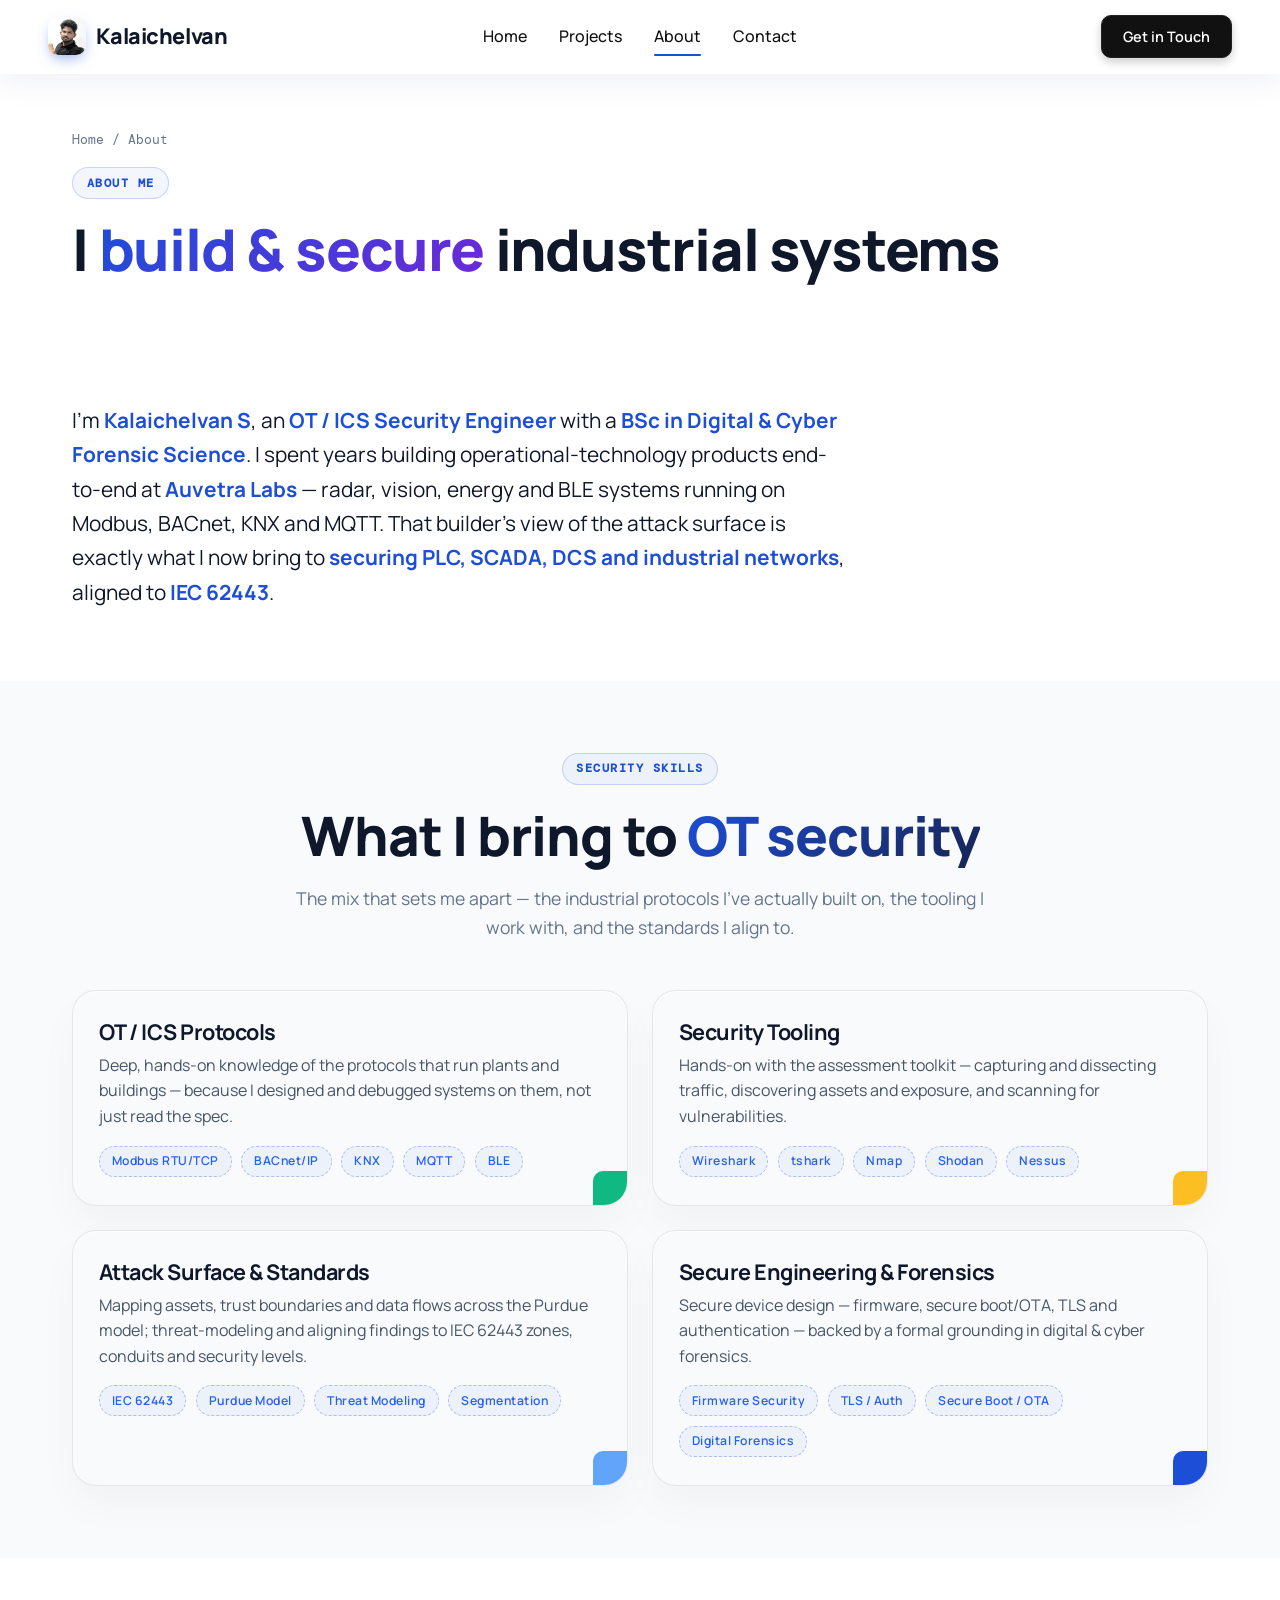
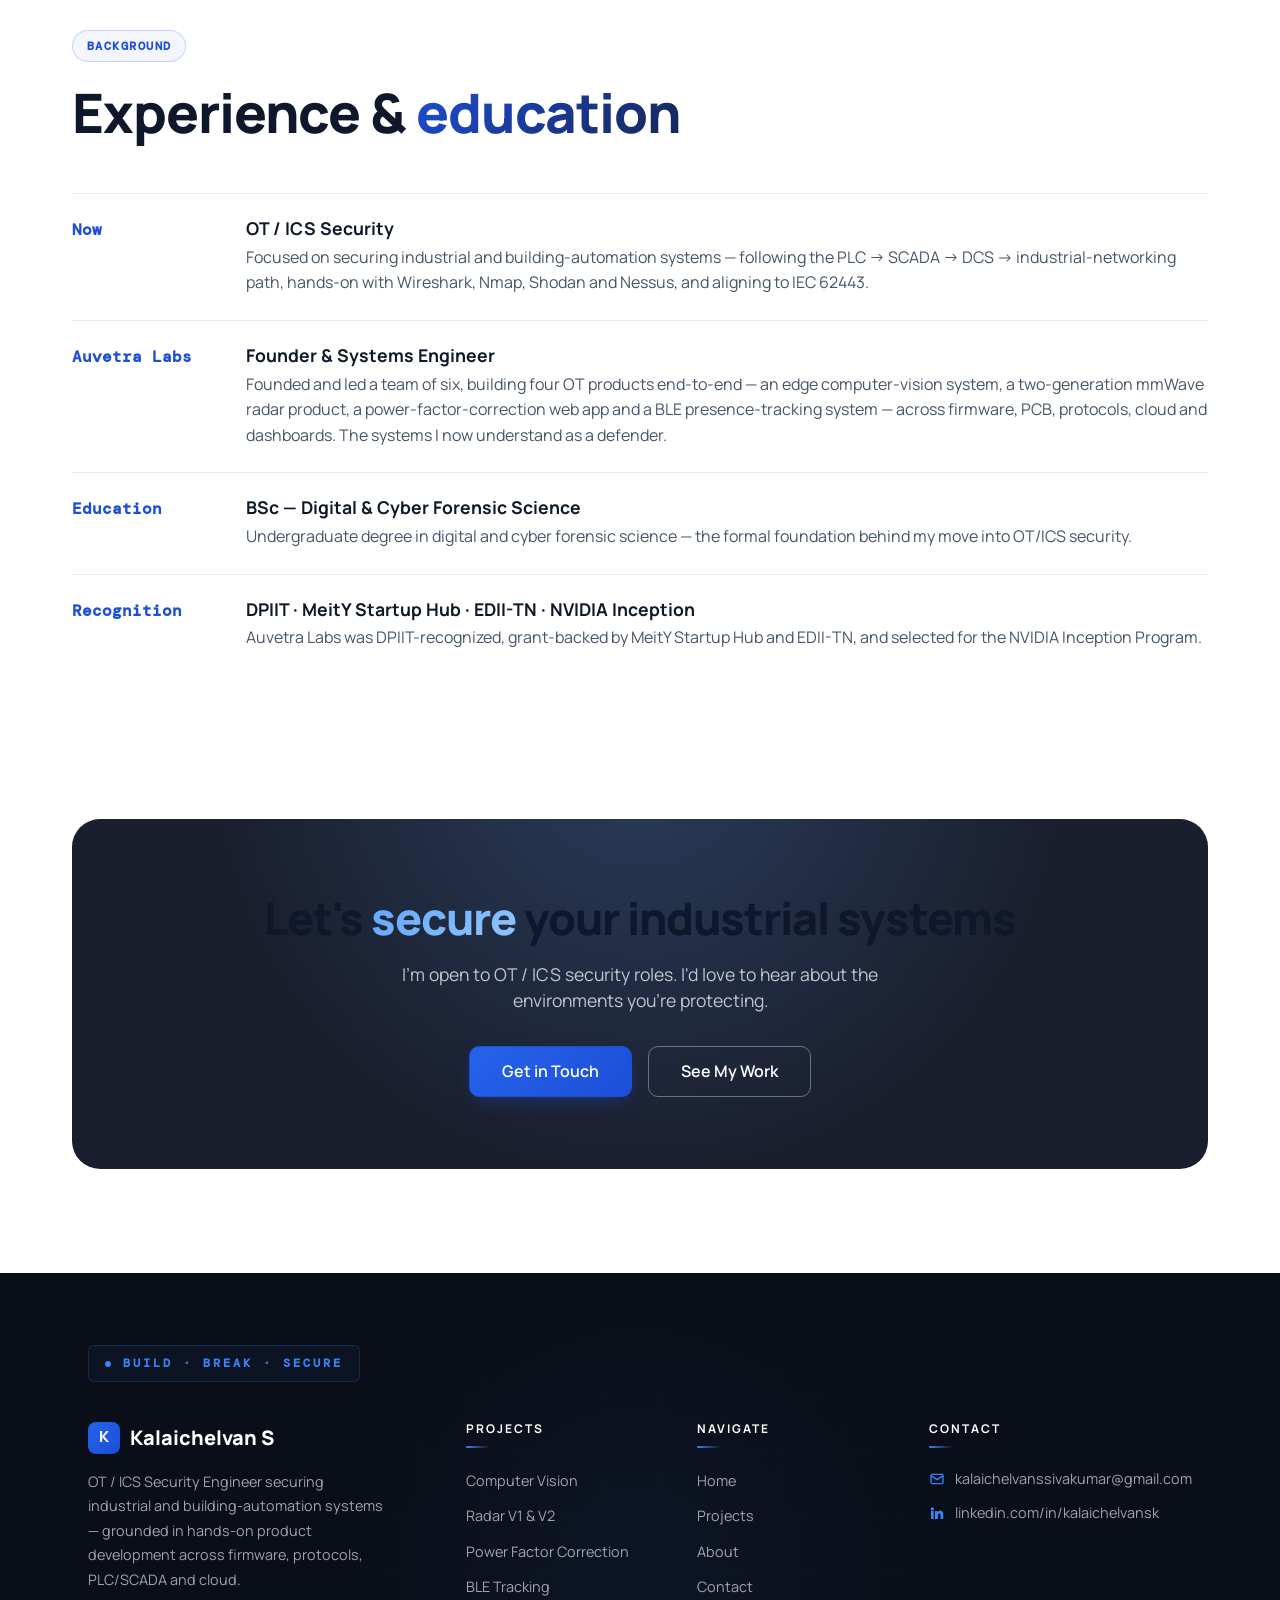
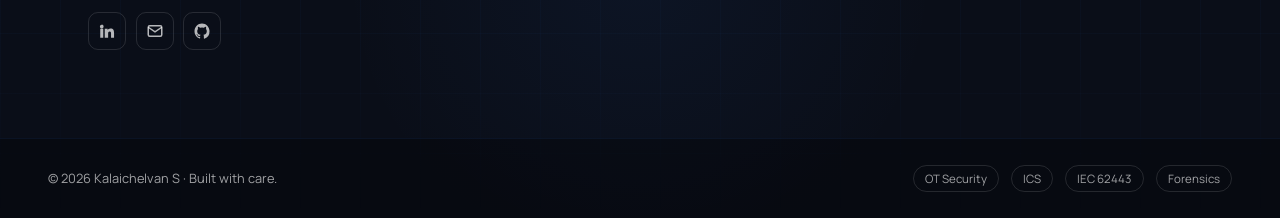
==== about.html @ 21f2b474 "Kalaichelvan S — OT/ICS Security Engineer portfolio Co-Authored-By: Claude Opus 4.8 <noreply@anthrop" ====
<!DOCTYPE html>
<html lang="en">
<head>
  <meta charset="UTF-8" />
  <meta name="viewport" content="width=device-width, initial-scale=1.0" />
  <title>About — Kalaichelvan S</title>
  <meta name="description" content="About Kalaichelvan S — OT / ICS Security Engineer. BSc Digital & Cyber Forensic Science. I build and secure industrial control systems — PLC, SCADA, DCS, industrial networking — with Wireshark, Nmap, Shodan, Nessus, aligned to IEC 62443." />
  <link rel="preconnect" href="https://fonts.googleapis.com" />
  <link rel="preconnect" href="https://fonts.gstatic.com" crossorigin />
  <link href="https://fonts.googleapis.com/css2?family=Manrope:wght@400;500;600;700;800&family=Inter:wght@400;500;600;700&family=DM+Mono:wght@400;500&display=swap" rel="stylesheet" />
  <link rel="stylesheet" href="assets/css/styles.css" />
</head>
<body>

  <nav class="navbar" aria-label="Primary">
    <div class="nav-container">
      <a class="nav-logo" href="index.html"><img class="logo-mark logo-photo" src="assets/img/profile.jpg" alt="Kalaichelvan S" />Kalaichelvan</a>
      <div class="nav-links">
        <a href="index.html" class="nav-link">Home</a>
        <a href="projects.html" class="nav-link">Projects</a>
        <a href="about.html" class="nav-link active">About</a>
        <a href="contact.html" class="nav-link">Contact</a>
      </div>
      <div class="nav-right">
        <a href="contact.html" class="btn btn-dark btn-sm">Get in Touch</a>
        <button class="mobile-menu-btn" aria-label="Menu" aria-expanded="false">
          <svg class="icon-open" viewBox="0 0 24 24" fill="none" stroke="currentColor" stroke-width="2" stroke-linecap="round"><path d="M4 6h16M4 12h16M4 18h16"/></svg>
          <svg class="icon-close" viewBox="0 0 24 24" fill="none" stroke="currentColor" stroke-width="2" stroke-linecap="round"><path d="M6 6l12 12M18 6L6 18"/></svg>
        </button>
      </div>
    </div>
  </nav>
  <div class="navbar-spacer"></div>

  <section class="page-hero">
    <div class="container reveal">
      <div class="breadcrumb"><a href="index.html">Home</a> / About</div>
      <span class="section-label">About Me</span>
      <h1>I <span class="highlight">build &amp; secure</span> industrial systems</h1>
    </div>
  </section>

  <section class="section">
    <div class="container">
      <p class="about-lead reveal">
        I'm <strong>Kalaichelvan S</strong>, an <strong>OT / ICS Security Engineer</strong> with a
        <strong>BSc in Digital &amp; Cyber Forensic Science</strong>. I spent years building operational-technology
        products end-to-end at <strong>Auvetra Labs</strong> — radar, vision, energy and BLE systems running on
        Modbus, BACnet, KNX and MQTT. That builder's view of the attack surface is exactly what I now bring to
        <strong>securing PLC, SCADA, DCS and industrial networks</strong>, aligned to <strong>IEC 62443</strong>.
      </p>
    </div>
  </section>

  <!-- Skills -->
  <section class="section section-secondary">
    <div class="container">
      <div class="section-header reveal">
        <span class="section-label">Security Skills</span>
        <h2>What I bring to <span class="highlight">OT security</span></h2>
        <p>The mix that sets me apart — the industrial protocols I've actually built on, the tooling I work with, and the standards I align to.</p>
      </div>
      <div class="skill-grid">
        <div class="skill-card c-core reveal">
          <h3 class="skill-card-title">OT / ICS Protocols</h3>
          <p class="skill-card-desc">Deep, hands-on knowledge of the protocols that run plants and buildings — because I designed and debugged systems on them, not just read the spec.</p>
          <div class="skill-tags"><span class="eco-tag">Modbus RTU/TCP</span><span class="eco-tag">BACnet/IP</span><span class="eco-tag">KNX</span><span class="eco-tag">MQTT</span><span class="eco-tag">BLE</span></div>
        </div>
        <div class="skill-card c-edge reveal" data-delay="1">
          <h3 class="skill-card-title">Security Tooling</h3>
          <p class="skill-card-desc">Hands-on with the assessment toolkit — capturing and dissecting traffic, discovering assets and exposure, and scanning for vulnerabilities.</p>
          <div class="skill-tags"><span class="eco-tag">Wireshark</span><span class="eco-tag">tshark</span><span class="eco-tag">Nmap</span><span class="eco-tag">Shodan</span><span class="eco-tag">Nessus</span></div>
        </div>
        <div class="skill-card c-cloud reveal">
          <h3 class="skill-card-title">Attack Surface &amp; Standards</h3>
          <p class="skill-card-desc">Mapping assets, trust boundaries and data flows across the Purdue model; threat-modeling and aligning findings to IEC 62443 zones, conduits and security levels.</p>
          <div class="skill-tags"><span class="eco-tag">IEC 62443</span><span class="eco-tag">Purdue Model</span><span class="eco-tag">Threat Modeling</span><span class="eco-tag">Segmentation</span></div>
        </div>
        <div class="skill-card reveal" data-delay="1">
          <h3 class="skill-card-title">Secure Engineering &amp; Forensics</h3>
          <p class="skill-card-desc">Secure device design — firmware, secure boot/OTA, TLS and authentication — backed by a formal grounding in digital &amp; cyber forensics.</p>
          <div class="skill-tags"><span class="eco-tag">Firmware Security</span><span class="eco-tag">TLS / Auth</span><span class="eco-tag">Secure Boot / OTA</span><span class="eco-tag">Digital Forensics</span></div>
        </div>
      </div>
    </div>
  </section>

  <!-- Experience / context -->
  <section class="section">
    <div class="container">
      <div class="section-header left reveal">
        <span class="section-label">Background</span>
        <h2>Experience &amp; <span class="highlight">education</span></h2>
      </div>
      <div class="timeline reveal">
        <div class="tl-item"><span class="yr">Now</span><div><h4>OT / ICS Security</h4><p>Focused on securing industrial and building-automation systems — following the PLC → SCADA → DCS → industrial-networking path, hands-on with Wireshark, Nmap, Shodan and Nessus, and aligning to IEC 62443.</p></div></div>
        <div class="tl-item"><span class="yr">Auvetra Labs</span><div><h4>Founder &amp; Systems Engineer</h4><p>Founded and led a team of six, building four OT products end-to-end — an edge computer-vision system, a two-generation mmWave radar product, a power-factor-correction web app and a BLE presence-tracking system — across firmware, PCB, protocols, cloud and dashboards. The systems I now understand as a defender.</p></div></div>
        <div class="tl-item"><span class="yr">Education</span><div><h4>BSc — Digital &amp; Cyber Forensic Science</h4><p>Undergraduate degree in digital and cyber forensic science — the formal foundation behind my move into OT/ICS security.</p></div></div>
        <div class="tl-item"><span class="yr">Recognition</span><div><h4>DPIIT · MeitY Startup Hub · EDII-TN · NVIDIA Inception</h4><p>Auvetra Labs was DPIIT-recognized, grant-backed by MeitY Startup Hub and EDII-TN, and selected for the NVIDIA Inception Program.</p></div></div>
      </div>
    </div>
  </section>

  <section class="section">
    <div class="container">
      <div class="cta-band reveal">
        <h2>Let's <span class="highlight">secure</span> your industrial systems</h2>
        <p>I'm open to OT / ICS security roles. I'd love to hear about the environments you're protecting.</p>
        <div class="hero-actions"><a href="contact.html" class="btn btn-blue">Get in Touch</a><a href="projects.html" class="btn btn-light">See My Work</a></div>
      </div>
    </div>
  </section>

  <footer class="footer">
    <div class="footer-grid-bg"></div>
    <div class="footer-inner">
      <div class="footer-motto">Build · Break · Secure</div>
      <div class="footer-container">
        <div class="footer-brand">
          <div class="footer-logo"><span class="logo-mark">K</span> Kalaichelvan S</div>
          <p class="footer-description">OT / ICS Security Engineer securing industrial and building-automation systems — grounded in hands-on product development across firmware, protocols, PLC/SCADA and cloud.</p>
          <div class="footer-socials">
            <a href="https://www.linkedin.com/in/kalaichelvansk/" target="_blank" rel="noopener" aria-label="LinkedIn"><svg viewBox="0 0 24 24" fill="currentColor"><path d="M4.98 3.5A2.5 2.5 0 1 1 5 8.5a2.5 2.5 0 0 1 0-5zM3 9h4v12H3zM9 9h3.8v1.7h.05c.53-1 1.83-2.05 3.77-2.05 4.03 0 4.78 2.65 4.78 6.1V21h-4v-5.4c0-1.29-.02-2.95-1.8-2.95-1.8 0-2.08 1.4-2.08 2.85V21H9z"/></svg></a>
            <a href="mailto:kalaichelvanssivakumar@gmail.com" aria-label="Email"><svg viewBox="0 0 24 24" fill="none" stroke="currentColor" stroke-width="2"><rect x="3" y="5" width="18" height="14" rx="2"/><path d="m3 7 9 6 9-6"/></svg></a>
            <a href="https://github.com/" target="_blank" rel="noopener" aria-label="GitHub"><svg viewBox="0 0 24 24" fill="currentColor"><path d="M12 2C6.48 2 2 6.58 2 12.25c0 4.53 2.87 8.37 6.84 9.73.5.1.68-.22.68-.49v-1.7c-2.78.62-3.37-1.22-3.37-1.22-.45-1.18-1.11-1.5-1.11-1.5-.91-.63.07-.62.07-.62 1 .07 1.53 1.06 1.53 1.06.89 1.56 2.34 1.11 2.91.85.09-.66.35-1.11.63-1.36-2.22-.26-4.55-1.14-4.55-5.07 0-1.12.39-2.03 1.03-2.75-.1-.26-.45-1.3.1-2.71 0 0 .84-.28 2.75 1.05a9.36 9.36 0 0 1 5 0c1.91-1.33 2.75-1.05 2.75-1.05.55 1.41.2 2.45.1 2.71.64.72 1.03 1.63 1.03 2.75 0 3.94-2.34 4.81-4.57 5.06.36.32.68.94.68 1.9v2.81c0 .27.18.6.69.49A10.26 10.26 0 0 0 22 12.25C22 6.58 17.52 2 12 2z"/></svg></a>
          </div>
        </div>
        <div class="footer-section"><h3>Projects</h3><ul class="footer-links">
          <li><a href="project-computer-vision.html">Computer Vision</a></li>
          <li><a href="project-radar.html">Radar V1 &amp; V2</a></li>
          <li><a href="project-power-factor.html">Power Factor Correction</a></li>
          <li><a href="project-ble-tracking.html">BLE Tracking</a></li>
        </ul></div>
        <div class="footer-section"><h3>Navigate</h3><ul class="footer-links">
          <li><a href="index.html">Home</a></li>
          <li><a href="projects.html">Projects</a></li>
          <li><a href="about.html">About</a></li>
          <li><a href="contact.html">Contact</a></li>
        </ul></div>
        <div class="footer-section"><h3>Contact</h3><ul class="footer-contact">
          <li><svg viewBox="0 0 24 24" fill="none" stroke="currentColor" stroke-width="2"><rect x="3" y="5" width="18" height="14" rx="2"/><path d="m3 7 9 6 9-6"/></svg><a href="mailto:kalaichelvanssivakumar@gmail.com">kalaichelvanssivakumar@gmail.com</a></li>
          <li><svg viewBox="0 0 24 24" fill="currentColor"><path d="M4.98 3.5A2.5 2.5 0 1 1 5 8.5a2.5 2.5 0 0 1 0-5zM3 9h4v12H3zM9 9h3.8v1.7h.05c.53-1 1.83-2.05 3.77-2.05 4.03 0 4.78 2.65 4.78 6.1V21h-4v-5.4c0-1.29-.02-2.95-1.8-2.95-1.8 0-2.08 1.4-2.08 2.85V21H9z"/></svg><a href="https://www.linkedin.com/in/kalaichelvansk/" target="_blank" rel="noopener">linkedin.com/in/kalaichelvansk</a></li>
        </ul></div>
      </div>
    </div>
    <div class="footer-bottom">
      <div class="footer-bottom-container">
        <span>© <span data-year>2026</span> Kalaichelvan S · Built with care.</span>
        <div class="footer-badges"><span>OT Security</span><span>ICS</span><span>IEC 62443</span><span>Forensics</span></div>
      </div>
    </div>
  </footer>

  <script src="assets/js/main.js"></script>
</body>
</html>
---- assets/css/styles.css ----
/* =========================================================
   Kalaichelvan S — Portfolio
   Design system replicated from auvetralabs.com
   Premium light theme · sapphire + purple accents
   ========================================================= */

:root {
  --navbar-height: 74px;

  /* Premium Light Theme Palette (exact from auvetralabs.com) */
  --color-bg-base: #ffffff;
  --color-bg-secondary: #f8fafc;
  --color-bg-tertiary: #f1f5f9;
  --color-border: rgba(0, 0, 0, 0.08);

  /* Text */
  --color-text-muted: #64748b;
  --color-text-secondary: #475569;
  --color-text-primary: #0f172a;

  /* Vibrant Accents */
  --color-accent-primary: #1d4ed8;   /* Sapphire blue */
  --color-accent-secondary: #6d28d9; /* Purple */
  --color-accent-lighter: #2563eb;
  --color-white: #ffffff;

  /* Dark surfaces (cards, footer, panels) */
  --color-dark: #0a0e18;
  --color-dark-panel: #1a1f2e;

  --font-body: 'Manrope', 'Segoe UI', system-ui, -apple-system, BlinkMacSystemFont, Roboto, sans-serif;
  --font-mono: 'DM Mono', ui-monospace, SFMono-Regular, Menlo, Consolas, monospace;

  --ease: cubic-bezier(0.16, 1, 0.3, 1);
}

* { box-sizing: border-box; margin: 0; padding: 0; }

html, body {
  min-height: 100vh;
  background-color: var(--color-bg-base);
  color: var(--color-text-primary);
  font-family: var(--font-body);
  line-height: 1.5;
  font-weight: 400;
  overflow-x: hidden;
  scroll-behavior: smooth;
  text-rendering: optimizeLegibility;
  -webkit-font-smoothing: antialiased;
  -moz-osx-font-smoothing: grayscale;
}
html { scroll-padding-top: calc(var(--navbar-height) + 20px); }

a { color: inherit; text-decoration: none; transition: color 0.3s ease; }
img { max-width: 100%; display: block; }
ul { list-style: none; }
button { cursor: pointer; border: none; background: none; font-family: inherit; }

h1, h2, h3, h4, h5, h6 { font-family: var(--font-body); color: var(--color-text-primary); line-height: 1.2; }

::selection { background: rgba(29, 78, 216, 0.15); color: var(--color-accent-primary); }

.container { max-width: 1200px; margin: 0 auto; padding: 0 2rem; }

/* Gradient highlight text */
.highlight {
  background: linear-gradient(135deg, var(--color-accent-primary) 0%, var(--color-accent-secondary) 100%);
  -webkit-background-clip: text;
  background-clip: text;
  -webkit-text-fill-color: transparent;
  color: transparent;
  display: inline-block;
}

/* Monospace eyebrow / label pill */
.section-label {
  display: inline-block;
  font-family: var(--font-mono);
  font-size: 0.72rem;
  font-weight: 700;
  letter-spacing: 1.5px;
  text-transform: uppercase;
  color: var(--color-accent-primary);
  padding: 0.4rem 0.85rem;
  border-radius: 99px;
  border: 1px solid rgba(29, 78, 216, 0.2);
  background-color: rgba(29, 78, 216, 0.05);
  margin-bottom: 1.1rem;
}

/* ---------- Buttons ---------- */
.btn {
  display: inline-flex;
  align-items: center;
  justify-content: center;
  padding: 0.8rem 2rem;
  border-radius: 10px;
  font-weight: 600;
  font-size: 1rem;
  transition: all 0.3s ease;
  gap: 0.5rem;
}
.btn svg { width: 18px; height: 18px; }
.btn-dark {
  background-color: #111111;
  color: #ffffff;
  box-shadow: 0 4px 10px rgba(0, 0, 0, 0.2);
  border: 1px solid #222222;
}
.btn-dark:hover {
  transform: translateY(-2px);
  box-shadow: inset 0 -20px 25px -10px rgba(190, 195, 205, 0.4);
}
.btn-dark svg { transition: transform 0.25s cubic-bezier(0.4, 0, 0.2, 1); }
.btn-dark:hover svg { transform: translateX(6px); }
.btn-light {
  background-color: transparent;
  color: var(--color-text-primary);
  border: 1px solid var(--color-border);
}
.btn-light:hover {
  transform: translateY(-2px);
  box-shadow: inset 0 -20px 25px -10px rgba(29, 78, 216, 0.12);
  border-color: var(--color-border);
}
.btn-blue {
  background: linear-gradient(135deg, var(--color-accent-lighter) 0%, var(--color-accent-primary) 100%);
  color: #fff;
  border: 1px solid var(--color-accent-primary);
  box-shadow: 0 8px 20px -8px rgba(29, 78, 216, 0.5);
}
.btn-blue:hover { transform: translateY(-2px); box-shadow: 0 12px 26px -8px rgba(29, 78, 216, 0.6); }
.btn-sm { padding: 0.6rem 1.3rem; font-size: 0.9rem; }

.link-arrow {
  display: inline-flex; align-items: center; gap: 0.4rem;
  color: var(--color-accent-primary); font-weight: 600; font-size: 0.92rem;
}
.link-arrow svg { width: 16px; height: 16px; transition: transform 0.25s var(--ease); }
.link-arrow:hover svg { transform: translateX(4px); }

/* ---------- Navbar ---------- */
.navbar {
  position: fixed; top: 0; left: 0; right: 0;
  height: var(--navbar-height);
  z-index: 1000;
  display: flex; align-items: center;
  background: rgba(255, 255, 255, 0.55);
  backdrop-filter: blur(24px) saturate(180%);
  -webkit-backdrop-filter: blur(24px) saturate(180%);
  border-bottom: 1px solid rgba(255, 255, 255, 0.8);
  box-shadow: 0 8px 32px 0 rgba(31, 38, 135, 0.07);
}
.navbar-spacer { height: var(--navbar-height); }
.nav-container {
  display: flex; align-items: center; justify-content: space-between;
  width: 100%; padding: 0 3rem; position: relative;
}
.nav-logo { display: flex; align-items: center; gap: 0.65rem; font-size: 1.35rem; font-weight: 800; letter-spacing: -0.02em; }
.nav-logo .logo-mark {
  width: 38px; height: 38px; border-radius: 10px;
  display: grid; place-items: center;
  background: linear-gradient(135deg, var(--color-accent-lighter), var(--color-accent-primary));
  color: #fff; font-weight: 800; font-size: 1.1rem;
  box-shadow: 0 6px 14px -4px rgba(29, 78, 216, 0.5);
}
.nav-logo .logo-accent { color: var(--color-accent-primary); }
.nav-logo img.logo-mark, .logo-photo {
  display: block; object-fit: cover; object-position: center 20%;
  background: none; padding: 0;
}

.nav-links {
  display: flex; align-items: center; gap: 2rem;
  position: absolute; left: 50%; transform: translateX(-50%);
}
.nav-link {
  font-weight: 500; color: #111111;
  position: relative; display: inline-block; padding: 0.5rem 0;
}
.nav-link::after {
  content: ''; position: absolute; bottom: 0; left: 0;
  width: 100%; height: 2px; background-color: var(--color-accent-primary);
  border-radius: 2px; transform: scaleX(0); transform-origin: left bottom;
  transition: transform 0.3s cubic-bezier(0.4, 0, 0.2, 1);
}
.nav-link:hover::after, .nav-link.active::after { transform: scaleX(1); }

.nav-right { display: flex; align-items: center; gap: 1rem; }

.mobile-menu-btn { display: none; color: var(--color-text-primary); line-height: 0; padding: 0.25rem; z-index: 1001; }
.mobile-menu-btn svg { width: 28px; height: 28px; }
.mobile-menu-btn .icon-close { display: none; }
.navbar.open .mobile-menu-btn .icon-open { display: none; }
.navbar.open .mobile-menu-btn .icon-close { display: block; color: #fff; }

/* ---------- Hero ---------- */
.hero {
  min-height: calc(100vh - var(--navbar-height));
  padding: 3rem 0 3.5rem;
  display: flex; flex-direction: column; justify-content: center;
  position: relative; overflow: hidden;
}
.hero::before {
  content: ''; position: absolute; top: -20%; right: -10%;
  width: 720px; height: 720px; pointer-events: none; z-index: 0;
  background: radial-gradient(circle, rgba(29, 78, 216, 0.06) 0%, transparent 70%);
}
.hero::after {
  content: ''; position: absolute; bottom: -25%; left: -12%;
  width: 640px; height: 640px; pointer-events: none; z-index: 0;
  background: radial-gradient(circle, rgba(109, 40, 217, 0.05) 0%, transparent 70%);
}
.hero-main {
  position: relative; z-index: 2;
  display: grid; grid-template-columns: minmax(0, 1.12fr) minmax(0, 0.88fr);
  gap: clamp(2rem, 4vw, 4.5rem); align-items: center;
}
.hero-avatar {
  display: inline-flex; align-items: center; gap: 0.75rem;
  margin-bottom: 1.5rem;
}
.hero-avatar .dot { width: 8px; height: 8px; border-radius: 50%; background: #10b981; box-shadow: 0 0 0 3px rgba(16,185,129,0.18); animation: blink 2s ease-in-out infinite; }
@keyframes blink { 0%,100%{opacity:1} 50%{opacity:.45} }
.hero-avatar span { font-family: var(--font-mono); font-size: 0.8rem; letter-spacing: 1px; color: var(--color-text-secondary); text-transform: uppercase; }

.hero h1 {
  font-size: clamp(2.4rem, 4.8vw, 4rem);
  font-weight: 800; letter-spacing: -1px; line-height: 1.12;
  margin-bottom: 1.1rem; max-width: 16ch;
}
.hero .hero-role {
  font-family: var(--font-mono);
  font-size: clamp(1rem, 1.6vw, 1.2rem);
  font-weight: 500; color: var(--color-accent-primary);
  margin-bottom: 1.5rem; letter-spacing: 0.5px;
}
.hero-subtitle {
  font-size: 1.2rem; color: var(--color-text-secondary);
  line-height: 1.65; margin-bottom: 2.25rem; max-width: 34rem;
}
.hero-actions { display: flex; gap: 1rem; flex-wrap: wrap; }
.hero-stats { display: flex; gap: 2.5rem; margin-top: 2.75rem; flex-wrap: wrap; }
.hero-stat .num { font-size: 1.9rem; font-weight: 800; letter-spacing: -1px; color: var(--color-text-primary); }
.hero-stat .num .highlight { display: inline; }
.hero-stat .label { font-size: 0.82rem; color: var(--color-text-muted); margin-top: 0.15rem; }

/* Hero visual — code / terminal card */
.hero-visual { position: relative; }
.code-card {
  border-radius: 20px; overflow: hidden;
  background: #0b1328;
  background-image: linear-gradient(160deg, #0b1328 0%, #111c3d 100%);
  border: 1px solid rgba(255, 255, 255, 0.08);
  box-shadow: 0 30px 70px -20px rgba(15, 23, 42, 0.45), 0 10px 30px -12px rgba(29,78,216,0.25);
  animation: gentle-float 6s ease-in-out infinite;
}
@keyframes gentle-float { 0%,100%{ transform: translateY(4px);} 50%{ transform: translateY(-6px);} }
.code-bar { display: flex; align-items: center; gap: 0.5rem; padding: 0.9rem 1.1rem; border-bottom: 1px solid rgba(255,255,255,0.08); }
.code-bar i { width: 11px; height: 11px; border-radius: 50%; display: inline-block; }
.code-bar i:nth-child(1){ background:#ff5f57 } .code-bar i:nth-child(2){ background:#febc2e } .code-bar i:nth-child(3){ background:#28c840 }
.code-bar span { margin-left: 0.5rem; font-family: var(--font-mono); font-size: 0.78rem; color: rgba(219,234,254,0.6); }
.code-body { padding: 1.4rem 1.5rem; font-family: var(--font-mono); font-size: 0.86rem; line-height: 1.85; color: #dbeafe; }
.code-body .ln { display: block; white-space: pre; }
.code-body .c-key { color: #93c5fd; } .code-body .c-str { color: #6ee7b7; } .code-body .c-com { color: #64748b; } .code-body .c-fn { color: #c4b5fd; } .code-body .c-num { color: #fbbf24; }
.code-chip {
  position: absolute;
  display: flex; align-items: center; gap: 0.5rem;
  background: #fff; border: 1px solid var(--color-border);
  box-shadow: 0 16px 40px -12px rgba(15,23,42,0.25);
  padding: 0.5rem 0.8rem; border-radius: 11px;
  font-size: 0.78rem; font-weight: 600; white-space: nowrap;
  z-index: 3;
  animation: gentle-float 5s ease-in-out infinite;
}
/* Chips sit in the empty space just below / above the card — never over the code */
.code-chip--a { bottom: -24px; right: 14px; animation-delay: 0.6s; }  /* below, right */
.code-chip--c { bottom: -24px; left: 14px; animation-delay: 1.1s; }   /* below, left */
.code-chip--b { top: -30px; right: 30px; animation-delay: 0s; }       /* above, right */
@media (max-width: 640px) { .code-chip--b, .code-chip--c { display: none; } }
.code-chip .ic { width: 26px; height: 26px; border-radius: 7px; display: grid; place-items: center; background: rgba(29,78,216,0.1); color: var(--color-accent-primary); }
.code-chip .ic svg { width: 15px; height: 15px; }

/* Hero logos strip */
.hero-logos { margin-top: 3rem; text-align: center; position: relative; z-index: 2; }
.hero-logos-title { font-family: var(--font-mono); font-size: 0.72rem; font-weight: 700; text-transform: uppercase; letter-spacing: 2.5px; color: var(--color-text-secondary); margin-bottom: 1.1rem; }
.hero-logos-row { display: flex; flex-wrap: wrap; justify-content: center; align-items: center; gap: 2.5rem; }
.hero-logos-row span { font-weight: 700; color: var(--color-text-muted); font-size: 0.95rem; opacity: 0.8; }

/* ---------- Section header ---------- */
.section { padding: 4.5rem 0; position: relative; }
.section-secondary { background-color: var(--color-bg-secondary); }
.section-header { text-align: center; margin-bottom: 3rem; max-width: 720px; margin-left: auto; margin-right: auto; }
.section-header.left { text-align: left; margin-left: 0; }
.section-header h2 { font-size: clamp(2.2rem, 4.5vw, 3.4rem); font-weight: 800; letter-spacing: -1px; line-height: 1.2; margin-bottom: 1rem; }
.section-header h2 .highlight { background: linear-gradient(135deg, var(--color-accent-primary) 0%, #172554 100%); -webkit-background-clip: text; background-clip: text; -webkit-text-fill-color: transparent; }
.section-header p { color: var(--color-text-muted); font-size: 1.1rem; line-height: 1.65; }
.section-header.left p { margin-left: 0; }

/* ---------- Project cards (dark → blue on hover, from auvetra) ---------- */
.cards-grid { display: grid; grid-template-columns: repeat(2, 1fr); gap: 2rem; }
.cards-grid.cols-3 { grid-template-columns: repeat(3, 1fr); }

.feature-card { text-decoration: none; color: inherit; display: block; }
.feature-card-box {
  position: relative; height: 100%;
  padding: 2rem 1.85rem; border-radius: 24px;
  background-color: #0b1328;
  background-image: linear-gradient(160deg, #0b1328 0%, #111c3d 100%);
  border: 1px solid var(--color-border);
  box-shadow: 0 4px 12px rgba(15, 23, 42, 0.04);
  display: flex; flex-direction: column; align-items: flex-start;
  overflow: hidden; isolation: isolate;
  transition: transform 0.5s var(--ease), border-color 0.5s var(--ease),
              box-shadow 0.5s var(--ease), background-image 0.5s var(--ease);
}
.feature-card-icon {
  width: 52px; height: 52px; border-radius: 13px;
  display: grid; place-items: center; margin-bottom: 1.15rem;
  background: rgba(96, 165, 250, 0.14); color: #93c5fd;
  border: 1px solid rgba(147, 197, 253, 0.25);
  transition: background 0.5s var(--ease), color 0.5s var(--ease);
}
.feature-card-icon svg { width: 26px; height: 26px; }
.feature-card-tag {
  font-family: var(--font-mono); font-size: 0.7rem; font-weight: 600;
  letter-spacing: 0.5px; text-transform: uppercase;
  color: #93c5fd; margin-bottom: 0.6rem;
  transition: color 0.5s var(--ease);
}
.feature-card-title {
  font-size: clamp(1.25rem, 1.9vw, 1.55rem); font-weight: 700;
  line-height: 1.25; color: #eff6ff; margin-bottom: 0.75rem;
  transition: color 0.5s var(--ease);
}
.feature-card-desc { color: #dbeafe; line-height: 1.65; font-size: 0.95rem; margin-bottom: 1.35rem; flex-grow: 1; transition: color 0.5s var(--ease); }
.expertise-tags { display: flex; flex-wrap: wrap; gap: 0.5rem; margin-bottom: 1.35rem; }
.expertise-tag {
  font-family: var(--font-mono); font-size: 0.68rem; font-weight: 600;
  color: #93c5fd; background: rgba(147, 197, 253, 0.1);
  border: 1px solid rgba(147, 197, 253, 0.18);
  padding: 0.18rem 0.55rem; border-radius: 5px; letter-spacing: 0.5px;
  transition: all 0.4s var(--ease);
}
.feature-card-cta {
  display: inline-flex; align-items: center; gap: 0.45rem;
  font-weight: 600; font-size: 0.92rem; color: #93c5fd; margin-top: auto;
  transition: color 0.5s var(--ease);
}
.feature-card-cta svg { width: 16px; height: 16px; transition: transform 0.3s var(--ease); }

/* Hover / active — turns blue */
@media (hover: hover) and (pointer: fine) {
  .feature-card:hover .feature-card-box, .feature-card:focus-within .feature-card-box {
    transform: translateY(-8px);
    border-color: #0a46d1;
    background-image: linear-gradient(180deg, #2563eb 0%, #1d4ed8 42%, #172554 100%);
    box-shadow: 0 30px 60px -15px rgba(10, 70, 209, 0.35), 0 8px 24px -8px rgba(10, 70, 209, 0.28), inset 0 1px 0 rgba(255,255,255,0.2);
  }
  .feature-card:hover .feature-card-icon { background: rgba(255,255,255,0.18); color: #fff; }
  .feature-card:hover .feature-card-tag,
  .feature-card:hover .feature-card-title,
  .feature-card:hover .feature-card-desc,
  .feature-card:hover .feature-card-cta { color: #ffffff; }
  .feature-card:hover .expertise-tag { color: #eff6ff; background: rgba(255,255,255,0.14); border-color: rgba(255,255,255,0.25); }
  .feature-card:hover .feature-card-cta svg { transform: translateX(4px); }
}

/* ---------- "How I Build" — dark chamfered panel (from auvetra outcomes) ---------- */
.outcomes { background-color: var(--color-bg-base); padding: clamp(1.5rem, 3vw, 2.5rem) 0; }
.outcomes-panel {
  --chamfer-tr: clamp(48px, 8vw, 96px);
  --chamfer-bl: clamp(40px, 7vw, 80px);
  position: relative;
  background-color: var(--color-dark-panel);
  color: #f8fafc;
  padding: clamp(3.5rem, 6vw, 5rem) clamp(2rem, 5vw, 4rem);
  clip-path: polygon(0 0, calc(100% - var(--chamfer-tr)) 0, 100% var(--chamfer-tr), 100% 100%, var(--chamfer-bl) 100%, 0 calc(100% - var(--chamfer-bl)));
}
.outcomes-panel-accents { position: absolute; top: 0; left: 0; pointer-events: none; }
.outcomes-panel-accents .a1 { position: absolute; top: 0; left: 0; width: 80px; height: 80px; background: #60a5fa; }
.outcomes-panel-accents .a2 { position: absolute; top: 90px; left: 80px; width: 30px; height: 30px; background: #60a5fa; }
.outcomes-container { position: relative; z-index: 1; display: grid; grid-template-columns: minmax(0, 1fr) minmax(0, 1.25fr); gap: clamp(3rem, 8vw, 6rem); align-items: start; }
.outcomes-intro { position: sticky; top: calc(var(--navbar-height) + 1.5rem); padding-top: 6.5rem; padding-left: clamp(1rem, 3vw, 2.5rem); }
.outcomes-eyebrow {
  display: inline-block; font-family: var(--font-mono); font-size: 0.72rem;
  font-weight: 700; letter-spacing: 1.5px; text-transform: uppercase;
  color: rgba(148, 163, 184, 0.95); padding: 0.4rem 0.85rem; margin-bottom: 1rem;
  border-radius: 99px; border: 1px solid rgba(148, 163, 184, 0.35); background: rgba(15, 23, 42, 0.35);
}
.outcomes-title { font-size: clamp(2rem, 4vw, 2.75rem); font-weight: 800; line-height: 1.15; letter-spacing: -0.5px; color: #fff; margin-bottom: 1.25rem; }
.outcomes-title .highlight { background: linear-gradient(135deg, #60a5fa 0%, #93c5fd 100%); -webkit-background-clip: text; background-clip: text; -webkit-text-fill-color: transparent; }
.outcomes-subtitle { font-size: clamp(1rem, 1.5vw, 1.1rem); line-height: 1.65; color: rgba(248, 250, 252, 0.72); max-width: 32rem; }

.outcomes-list { position: relative; }
.outcomes-list::before { content: ''; position: absolute; left: 23px; top: 40px; bottom: 40px; width: 2px; background: rgba(255,255,255,0.35); }
.outcomes-item { position: relative; display: grid; grid-template-columns: 48px minmax(0,1fr); column-gap: 1.5rem; align-items: start; }
.outcomes-item-icon {
  width: 48px; height: 48px; border-radius: 12px; display: grid; place-items: center;
  color: #60a5fa; background-color: var(--color-dark-panel); border: 1px solid rgba(59, 130, 246, 0.35);
  position: relative; z-index: 1;
}
.outcomes-item-icon svg { width: 22px; height: 22px; }
.outcomes-item-content { padding: 1.6rem 0; }
.outcomes-item:not(:last-child) .outcomes-item-content { border-bottom: 1px solid rgba(148, 163, 184, 0.22); }
.outcomes-item-title { display: flex; align-items: baseline; gap: 0.6rem; font-size: 1.3rem; font-weight: 700; color: #60a5fa; margin-bottom: 0.45rem; }
.outcomes-item-title .step { color: #93c5fd; font-family: var(--font-mono); font-size: 0.95rem; }
.outcomes-item-desc { font-size: 0.98rem; line-height: 1.65; color: rgba(248, 250, 252, 0.72); }

/* ---------- Skills / node-detail cards (light, from ecosystem) ---------- */
.skill-grid { display: grid; grid-template-columns: repeat(2, 1fr); gap: 1.5rem; }
.skill-card {
  position: relative; overflow: hidden;
  background-color: var(--color-bg-secondary);
  border: 1px solid var(--color-border);
  padding: 1.75rem 1.6rem; border-radius: 24px;
  box-shadow: 0 20px 40px rgba(15, 23, 42, 0.03), inset 0 1px 0 rgba(255, 255, 255, 1);
  transition: transform 0.4s var(--ease), box-shadow 0.4s var(--ease);
}
.skill-card:hover { transform: translateY(-4px); box-shadow: 0 26px 50px rgba(15, 23, 42, 0.07), inset 0 1px 0 rgba(255,255,255,1); }
.skill-card::after { content: ''; position: absolute; right: 0; bottom: 0; width: 34px; height: 34px; background: var(--color-accent-primary); border-top-left-radius: 10px; }
.skill-card.c-core::after { background: #10b981; }
.skill-card.c-edge::after { background: #fbbf24; }
.skill-card.c-cloud::after { background: #60a5fa; }
.skill-card-title { font-size: 1.35rem; font-weight: 700; letter-spacing: -0.5px; margin-bottom: 0.5rem; }
.skill-card-desc { font-size: 1rem; color: var(--color-text-secondary); line-height: 1.6; margin-bottom: 1rem; }
.skill-tags { display: flex; flex-wrap: wrap; gap: 0.6rem; }
.eco-tag {
  background: rgba(29, 78, 216, 0.05); border: 1px dashed rgba(29, 78, 216, 0.3);
  color: var(--color-accent-lighter); padding: 0.34rem 0.75rem; border-radius: 999px;
  font-size: 0.76rem; font-weight: 600; letter-spacing: 0.5px; transition: all 0.3s ease;
}
.eco-tag:hover { background: rgba(29, 78, 216, 0.1); transform: translateY(-2px); box-shadow: 0 4px 12px rgba(29, 78, 216, 0.1); }

/* ---------- Founder story ---------- */
.story-solo { max-width: 840px; }
.story-grid { display: grid; grid-template-columns: minmax(0, 1fr) 340px; gap: 3rem; align-items: start; }
.story-body p { color: var(--color-text-secondary); font-size: 1.08rem; line-height: 1.75; margin-bottom: 1.25rem; }
.story-body p strong { color: var(--color-text-primary); font-weight: 700; }
.story-quote { margin: 1.5rem 0 0; padding: 1.4rem 1.75rem; border-left: 3px solid var(--color-accent-primary); background: var(--color-bg-secondary); border-radius: 0 14px 14px 0; }
.story-quote p { font-size: 1.1rem; line-height: 1.65; color: var(--color-text-primary); margin: 0; font-weight: 500; }
.story-quote p .highlight { font-weight: 700; }
.story-aside { position: sticky; top: calc(var(--navbar-height) + 24px); display: grid; gap: 1.25rem; }
.story-list { display: grid; gap: 0.65rem; }
.story-list li { display: flex; align-items: center; gap: 0.6rem; font-size: 0.92rem; color: var(--color-text-secondary); }
.story-list li svg { width: 16px; height: 16px; color: var(--color-accent-primary); flex-shrink: 0; }
@media (max-width: 1024px) { .story-grid { grid-template-columns: 1fr; gap: 2rem; } .story-aside { position: static; grid-template-columns: repeat(2, 1fr); } }
@media (max-width: 768px) { .story-aside { grid-template-columns: 1fr; } }

/* ---------- CTA band ---------- */
.cta-band {
  position: relative; overflow: hidden;
  border-radius: 28px; padding: clamp(3rem, 6vw, 4.5rem);
  text-align: center;
  background-color: var(--color-dark-panel);
  color: #fff;
}
.cta-band::before { content: ''; position: absolute; inset: 0; background: radial-gradient(circle at 50% -20%, rgba(96,165,250,0.22) 0%, transparent 60%); pointer-events: none; }
.cta-band > * { position: relative; z-index: 1; }
.cta-band h2 { font-size: clamp(1.9rem, 4vw, 2.8rem); font-weight: 800; letter-spacing: -1px; margin-bottom: 1rem; }
.cta-band h2 .highlight { background: linear-gradient(135deg, #60a5fa, #93c5fd); -webkit-background-clip: text; background-clip: text; -webkit-text-fill-color: transparent; }
.cta-band p { color: rgba(248, 250, 252, 0.75); font-size: 1.1rem; max-width: 32rem; margin: 0 auto 2rem; }
.cta-band .hero-actions { justify-content: center; }
.cta-band .btn-light { color: #fff; border-color: rgba(255,255,255,0.35); }
.cta-band .btn-light:hover { border-color: rgba(255,255,255,0.7); box-shadow: inset 0 -20px 25px -10px rgba(255,255,255,0.2); }

/* ---------- Page hero (inner pages) ---------- */
.page-hero { padding: 3.5rem 0 2rem; position: relative; }
.breadcrumb { font-family: var(--font-mono); font-size: 0.82rem; color: var(--color-text-muted); margin-bottom: 1.1rem; }
.breadcrumb a:hover { color: var(--color-accent-primary); }
.page-hero h1 { font-size: clamp(2.2rem, 5vw, 3.6rem); font-weight: 800; letter-spacing: -1.2px; line-height: 1.12; margin-bottom: 1.1rem; }
.page-hero p { color: var(--color-text-secondary); font-size: 1.15rem; line-height: 1.65; max-width: 680px; }

/* ---------- Project detail ---------- */
.detail-grid { display: grid; grid-template-columns: minmax(0,1fr) 300px; gap: 3.5rem; align-items: start; }
.detail-main > section { margin-bottom: 3.25rem; }
.detail-main h2 { font-size: 1.6rem; font-weight: 800; letter-spacing: -0.5px; margin-bottom: 1.1rem; display: flex; align-items: center; gap: 0.75rem; }
.detail-main h2 .idx { font-family: var(--font-mono); font-size: 0.95rem; color: var(--color-accent-primary); }
.detail-main h3 { font-size: 1.15rem; font-weight: 700; margin: 1.6rem 0 0.75rem; }
.detail-main p { color: var(--color-text-secondary); margin-bottom: 0.9rem; line-height: 1.7; }

.feature-list { display: grid; gap: 0.85rem; }
.feature-list li {
  display: flex; gap: 0.9rem; padding: 1rem 1.15rem;
  border: 1px solid var(--color-border); border-radius: 14px;
  background: var(--color-bg-secondary);
  transition: border-color 0.25s, transform 0.25s, box-shadow 0.25s;
}
.feature-list li:hover { border-color: rgba(29,78,216,0.25); transform: translateX(4px); box-shadow: 0 8px 20px -12px rgba(29,78,216,0.25); }
.feature-list .tick { flex-shrink: 0; width: 24px; height: 24px; border-radius: 7px; background: rgba(29,78,216,0.1); color: var(--color-accent-primary); display: grid; place-items: center; margin-top: 1px; }
.feature-list .tick svg { width: 14px; height: 14px; }
.feature-list p { margin: 0; color: var(--color-text-secondary); font-size: 0.96rem; }
.feature-list strong { color: var(--color-text-primary); font-weight: 700; }

/* Tech stack table */
.stack-table { border: 1px solid var(--color-border); border-radius: 16px; overflow: hidden; background: var(--color-bg-base); }
.stack-row { display: grid; grid-template-columns: 190px 1fr; border-bottom: 1px solid var(--color-border); }
.stack-row:last-child { border-bottom: none; }
.stack-row:hover { background: var(--color-bg-secondary); }
.stack-row .layer { padding: 1rem 1.25rem; font-weight: 700; font-size: 0.92rem; border-right: 1px solid var(--color-border); background: var(--color-bg-secondary); }
.stack-row .tech { padding: 1rem 1.25rem; color: var(--color-text-secondary); font-size: 0.92rem; line-height: 1.55; }

/* Applications */
.app-card { border: 1px solid var(--color-border); border-radius: 18px; padding: 1.5rem; background: var(--color-bg-secondary); margin-bottom: 1rem; transition: border-color 0.3s, transform 0.3s; }
.app-card:hover { border-color: rgba(29,78,216,0.22); transform: translateY(-3px); }
.app-card .app-num { font-family: var(--font-mono); color: var(--color-accent-primary); font-weight: 700; font-size: 0.78rem; letter-spacing: 0.5px; }
.app-card h4 { font-size: 1.12rem; font-weight: 700; margin: 0.4rem 0 0.5rem; }
.app-card p { margin: 0; font-size: 0.95rem; }

/* Result tiles */
.result-grid { display: grid; grid-template-columns: repeat(2, 1fr); gap: 1rem; }
.result-tile { border: 1px solid var(--color-border); border-radius: 16px; padding: 1.5rem; background: var(--color-bg-secondary); text-align: center; }
.result-tile .big { font-size: 2rem; font-weight: 800; letter-spacing: -1px; }
.result-tile .big .highlight { background: linear-gradient(135deg, var(--color-accent-primary), var(--color-accent-secondary)); -webkit-background-clip: text; background-clip: text; -webkit-text-fill-color: transparent; }
.result-tile .lbl { font-size: 0.85rem; color: var(--color-text-muted); margin-top: 0.35rem; }

/* Project image gallery */
.gallery { display: grid; grid-template-columns: repeat(2, 1fr); gap: 1.25rem; margin-top: 1rem; align-items: start; }
.gallery.cols-3 { grid-template-columns: repeat(3, 1fr); }
/* Stacked (single-column) — large, legible dashboards */
.gallery.gallery-stack { grid-template-columns: 1fr; gap: 1.75rem; }
figure.shot {
  margin: 0; border: 1px solid var(--color-border); border-radius: 16px; overflow: hidden;
  background: var(--color-bg-secondary);
  box-shadow: 0 20px 40px rgba(15, 23, 42, 0.04);
  transition: transform 0.35s var(--ease), box-shadow 0.35s var(--ease), border-color 0.35s var(--ease);
}
figure.shot:hover { transform: translateY(-4px); border-color: rgba(29,78,216,0.2); box-shadow: 0 26px 50px rgba(15, 23, 42, 0.08); }
figure.shot a.shot-zoom { display: block; position: relative; cursor: zoom-in; }
figure.shot img {
  width: 100%; height: auto; display: block; background: #0b1328;
  image-rendering: -webkit-optimize-contrast; /* crisper downscaling in Chromium */
}
/* Center intrinsically-narrow shots (PCBs, phone screens) on a neutral field instead of stretching */
figure.shot.contain img { width: auto; max-width: 100%; max-height: 620px; margin: 0 auto; background: transparent; }
figure.shot.contain a.shot-zoom { background: linear-gradient(180deg, #0b1328, #111c3d); display: flex; justify-content: center; }
figure.shot figcaption { padding: 0.85rem 1.1rem; font-size: 0.9rem; color: var(--color-text-muted); border-top: 1px solid var(--color-border); line-height: 1.5; }
figure.shot figcaption b { color: var(--color-text-primary); font-weight: 600; }
.gallery-hint { font-size: 0.82rem; color: var(--color-text-muted); margin-top: 0.9rem; display: inline-flex; align-items: center; gap: 0.4rem; }
.gallery-hint svg { width: 15px; height: 15px; color: var(--color-accent-primary); }
@media (max-width: 768px) { .gallery, .gallery.cols-3 { grid-template-columns: 1fr; } }

/* Sidebar */
.detail-side { position: sticky; top: calc(var(--navbar-height) + 24px); display: grid; gap: 1.25rem; }
.side-card { position: relative; overflow: hidden; border: 1px solid var(--color-border); border-radius: 20px; background: var(--color-bg-secondary); padding: 1.5rem; box-shadow: 0 20px 40px rgba(15,23,42,0.03), inset 0 1px 0 rgba(255,255,255,1); }
.side-card::after { content:''; position:absolute; right:0; bottom:0; width:30px; height:30px; background: var(--color-accent-primary); border-top-left-radius: 9px; }
.side-card h4 { font-family: var(--font-mono); font-size: 0.72rem; text-transform: uppercase; letter-spacing: 1.5px; color: var(--color-text-muted); margin-bottom: 1rem; }
.side-card .kv { display: flex; justify-content: space-between; gap: 0.75rem; padding: 0.55rem 0; border-bottom: 1px solid var(--color-border); font-size: 0.9rem; }
.side-card .kv:last-of-type { border-bottom: none; }
.side-card .kv .k { color: var(--color-text-muted); }
.side-card .kv .v { color: var(--color-text-primary); font-weight: 600; text-align: right; }
.side-card .chips { display: flex; flex-wrap: wrap; gap: 0.5rem; }
.side-card .chips .eco-tag { font-size: 0.72rem; }

/* Version tabs (radar) */
.vtabs { display: inline-flex; gap: 0.35rem; padding: 0.35rem; border: 1px solid var(--color-border); border-radius: 999px; margin-bottom: 1.75rem; background: var(--color-bg-secondary); }
.vtab { padding: 0.6rem 1.5rem; border-radius: 999px; font-weight: 700; font-size: 0.92rem; color: var(--color-text-muted); transition: 0.25s; }
.vtab.active { background: #111; color: #fff; }
.vpanel { display: none; }
.vpanel.active { display: block; animation: fade 0.4s var(--ease); }
@keyframes fade { from { opacity: 0; transform: translateY(8px); } }

/* ---------- About ---------- */
.about-lead { font-size: 1.3rem; color: var(--color-text-primary); max-width: 780px; line-height: 1.65; }
.about-lead strong { color: var(--color-accent-primary); font-weight: 700; }
.timeline { display: grid; }
.tl-item { display: grid; grid-template-columns: 150px 1fr; gap: 1.5rem; padding: 1.5rem 0; border-top: 1px solid var(--color-border); }
.tl-item .yr { font-family: var(--font-mono); color: var(--color-accent-primary); font-weight: 700; }
.tl-item h4 { font-size: 1.1rem; font-weight: 700; margin-bottom: 0.35rem; }
.tl-item p { color: var(--color-text-secondary); margin: 0; line-height: 1.6; }

/* ---------- Contact ---------- */
.contact-grid { display: grid; grid-template-columns: 1fr 1fr; gap: 3rem; align-items: start; }
.contact-info .info-item { display: flex; gap: 1rem; padding: 1.25rem 0; border-bottom: 1px solid var(--color-border); }
.contact-info .info-item:last-child { border: none; }
.contact-info .ic { width: 46px; height: 46px; border-radius: 12px; background: rgba(29,78,216,0.08); color: var(--color-accent-primary); display: grid; place-items: center; flex-shrink: 0; }
.contact-info .ic svg { width: 20px; height: 20px; }
.contact-info h4 { font-family: var(--font-mono); font-size: 0.75rem; text-transform: uppercase; letter-spacing: 1px; color: var(--color-text-muted); margin-bottom: 0.25rem; }
.contact-info p, .contact-info a { color: var(--color-text-primary); margin: 0; font-weight: 500; }
.contact-info a:hover { color: var(--color-accent-primary); }

.form { border: 1px solid var(--color-border); border-radius: 20px; background: var(--color-bg-secondary); padding: 2rem; display: grid; gap: 1.1rem; box-shadow: 0 20px 40px rgba(15,23,42,0.03), inset 0 1px 0 rgba(255,255,255,1); }
.field { display: grid; gap: 0.5rem; }
.field label { font-size: 0.85rem; color: var(--color-text-secondary); font-weight: 600; }
.field input, .field textarea, .field select {
  font-family: inherit; background: #fff; border: 1px solid var(--color-border);
  border-radius: 10px; padding: 0.8rem 0.9rem; color: var(--color-text-primary);
  font-size: 0.95rem; transition: border-color 0.25s, box-shadow 0.25s;
}
.field input:focus, .field textarea:focus, .field select:focus { outline: none; border-color: var(--color-accent-primary); box-shadow: 0 0 0 3px rgba(29,78,216,0.12); }
.field textarea { resize: vertical; min-height: 130px; }
.form__note { font-size: 0.8rem; color: var(--color-text-muted); text-align: center; }
.form-status { font-size: 0.9rem; padding: 0.8rem; border-radius: 10px; text-align: center; display: none; }
.form-status.show { display: block; background: rgba(16,185,129,0.1); color: #047857; border: 1px solid rgba(16,185,129,0.3); }

/* ---------- FAQ ---------- */
.faq-list { display: grid; gap: 0.6rem; max-width: 680px; margin: 0 auto; }
.faq-item { border-radius: 10px; background: var(--color-bg-secondary); border: 1px solid var(--color-border); overflow: hidden; }
.faq-question { display: flex; align-items: center; justify-content: space-between; gap: 1rem; font-weight: 700; font-size: 1rem; color: var(--color-text-primary); padding: 1.1rem 1.25rem; cursor: pointer; list-style: none; }
.faq-question::-webkit-details-marker { display: none; }
.faq-chevron { flex-shrink: 0; color: var(--color-text-secondary); width: 18px; height: 18px; transition: transform 0.25s ease; }
.faq-item[open] .faq-chevron { transform: rotate(180deg); }
.faq-answer { padding: 0 1.25rem 1.1rem; color: var(--color-text-secondary); line-height: 1.65; font-size: 0.95rem; }
.faq-item:not([open]) .faq-answer { display: none; }

/* ---------- Footer ---------- */
.footer { background-color: var(--color-dark); color: rgba(255,255,255,0.62); position: relative; overflow: hidden; margin-top: 2rem; }
.footer::before { content: ''; position: absolute; top: 0; left: 50%; transform: translateX(-50%); width: 600px; height: 600px; background: radial-gradient(circle, rgba(59,130,246,0.06) 0%, transparent 70%); pointer-events: none; }
.footer-grid-bg { position: absolute; inset: 0; background-image: linear-gradient(rgba(59,130,246,0.03) 1px, transparent 1px), linear-gradient(90deg, rgba(59,130,246,0.03) 1px, transparent 1px); background-size: 60px 60px; pointer-events: none; mask-image: linear-gradient(to bottom, transparent 0%, black 30%, black 70%, transparent 100%); -webkit-mask-image: linear-gradient(to bottom, transparent 0%, black 30%, black 70%, transparent 100%); }
.footer-inner { position: relative; z-index: 2; padding: 4.5rem 3rem 2.5rem; max-width: 1200px; margin: 0 auto; }
.footer-motto { font-family: var(--font-mono); font-size: 0.78rem; font-weight: 700; color: #3b82f6; letter-spacing: 3px; text-transform: uppercase; margin-bottom: 2.5rem; display: inline-flex; align-items: center; gap: 0.75rem; padding: 0.5rem 1rem; border: 1px solid rgba(59,130,246,0.2); border-radius: 6px; background: rgba(59,130,246,0.05); }
.footer-motto::before { content: ''; width: 6px; height: 6px; background: #3b82f6; border-radius: 50%; animation: blink 2s ease-in-out infinite; }
.footer-container { display: grid; grid-template-columns: 1.8fr 1fr 1fr 1.4fr; gap: 3rem; margin-bottom: 3rem; }
.footer-logo { display: inline-flex; align-items: center; gap: 0.6rem; font-size: 1.25rem; font-weight: 800; color: #fff; margin-bottom: 1rem; }
.footer-logo .logo-mark { width: 32px; height: 32px; border-radius: 8px; display: grid; place-items: center; background: linear-gradient(135deg, var(--color-accent-lighter), var(--color-accent-primary)); color: #fff; font-size: 0.95rem; }
.footer-description { color: rgba(255,255,255,0.62); font-size: 0.9rem; line-height: 1.7; max-width: 300px; }
.footer-socials { display: flex; gap: 0.6rem; margin-top: 1.25rem; }
.footer-socials a { width: 38px; height: 38px; border: 1px solid rgba(255,255,255,0.12); border-radius: 10px; display: grid; place-items: center; color: rgba(255,255,255,0.7); transition: 0.25s; }
.footer-socials a:hover { color: #fff; border-color: #3b82f6; transform: translateY(-3px); }
.footer-socials svg { width: 18px; height: 18px; }
.footer-section h3 { color: #fff; font-size: 0.75rem; font-weight: 700; margin-bottom: 1.25rem; text-transform: uppercase; letter-spacing: 2px; position: relative; padding-bottom: 0.75rem; }
.footer-section h3::after { content: ''; position: absolute; bottom: 0; left: 0; width: 24px; height: 2px; background: linear-gradient(90deg, #3b82f6, transparent); border-radius: 2px; }
.footer-links { display: flex; flex-direction: column; gap: 0.7rem; }
.footer-links a { color: rgba(255,255,255,0.62); font-size: 0.9rem; transition: all 0.25s var(--ease); }
.footer-links a:hover { color: #93c5fd; transform: translateX(6px); }
.footer-contact { display: flex; flex-direction: column; gap: 0.75rem; }
.footer-contact li { display: flex; align-items: center; gap: 0.65rem; font-size: 0.9rem; color: rgba(255,255,255,0.62); }
.footer-contact li svg { color: #3b82f6; flex-shrink: 0; width: 16px; height: 16px; }
.footer-contact a:hover { color: #93c5fd; }
.footer-bottom { position: relative; z-index: 2; border-top: 1px solid rgba(59,130,246,0.08); padding: 1.6rem 3rem; background: rgba(0,0,0,0.3); }
.footer-bottom-container { max-width: 1200px; margin: 0 auto; display: flex; justify-content: space-between; align-items: center; gap: 1rem; flex-wrap: wrap; font-size: 0.8rem; }
.footer-badges { display: flex; gap: 0.75rem; flex-wrap: wrap; }
.footer-badges span { font-size: 0.72rem; border: 1px solid rgba(255,255,255,0.12); padding: 0.25rem 0.7rem; border-radius: 999px; color: rgba(255,255,255,0.62); }

/* ---------- Scroll reveal ---------- */
.reveal { opacity: 0; transform: translateY(22px); transition: opacity 0.6s var(--ease), transform 0.6s var(--ease); }
.reveal.in { opacity: 1; transform: none; }
.reveal[data-delay="1"] { transition-delay: 0.08s; }
.reveal[data-delay="2"] { transition-delay: 0.16s; }
.reveal[data-delay="3"] { transition-delay: 0.24s; }

/* ---------- Responsive ---------- */
@media (max-width: 1024px) {
  .hero-main { grid-template-columns: 1fr; gap: 3rem; }
  .hero-visual { max-width: 520px; }
  .outcomes-container { grid-template-columns: 1fr; gap: 2.5rem; }
  .outcomes-intro { position: static; padding-top: 6rem; }
  .cards-grid.cols-3 { grid-template-columns: repeat(2, 1fr); }
  .detail-grid { grid-template-columns: 1fr; }
  .detail-side { position: static; grid-template-columns: repeat(2, 1fr); }
  .footer-container { grid-template-columns: 1fr 1fr; gap: 2.5rem; }
}
@media (max-width: 768px) {
  :root { --navbar-height: 64px; }
  .nav-container { padding: 0 1.25rem; }
  .container { padding: 0 1.25rem; }
  .mobile-menu-btn { display: block; }
  .nav-links {
    position: fixed; top: 0; right: 0; height: 100dvh; width: min(280px, 85vw);
    flex-direction: column; justify-content: flex-start; align-items: center;
    left: auto; transform: translateX(100%);
    background: rgba(11, 15, 25, 0.97); backdrop-filter: blur(15px);
    padding: calc(var(--navbar-height) + 1.5rem) 1.25rem 2rem; gap: 1.5rem;
    transition: transform 0.3s ease-in-out; border-left: 1px solid var(--color-border);
  }
  .navbar.open .nav-links { transform: translateX(0); }
  .navbar.open .nav-link { color: #fff; }
  .navbar.open .nav-link::after { background: #60a5fa; }
  .nav-right .btn-dark { display: none; }
  .cards-grid, .cards-grid.cols-3, .skill-grid, .result-grid, .contact-grid, .detail-side { grid-template-columns: 1fr; }
  .stack-row { grid-template-columns: 1fr; }
  .stack-row .layer { border-right: none; border-bottom: 1px solid var(--color-border); }
  .tl-item { grid-template-columns: 1fr; gap: 0.4rem; }
  .footer-container { grid-template-columns: 1fr; }
  .footer-inner, .footer-bottom { padding-left: 1.5rem; padding-right: 1.5rem; }
  .outcomes-panel { padding: 2.75rem 1.5rem; }
  .hero-stats { gap: 1.75rem; }
}

@media (prefers-reduced-motion: reduce) {
  * { animation: none !important; transition: none !important; scroll-behavior: auto; }
  .reveal { opacity: 1; transform: none; }
}


/* ---------- Custom cursor (blue arrow + black dot) ---------- */
@media (hover: hover) and (pointer: fine) {
  html.has-cursor, html.has-cursor * { cursor: none !important; }
}
.cur-arrow, .cur-dot {
  position: fixed; top: 0; left: 0; pointer-events: none;
  opacity: 0; transition: opacity 0.25s ease; will-change: transform;
}
.cur-arrow {
  width: 24px; height: 24px; z-index: 10001;
  filter: drop-shadow(0 1px 2px rgba(15, 23, 42, 0.3));
}
.cur-arrow svg { display: block; width: 100%; height: 100%; }
.cur-dot {
  width: 8px; height: 8px; border-radius: 50%; background: #0a0e18; z-index: 10000;
  transition: opacity 0.25s ease, width 0.2s ease, height 0.2s ease, background 0.2s ease;
}
.cur-arrow.on, .cur-dot.on { opacity: 1; }
.cur-dot.grow { width: 22px; height: 22px; background: rgba(37, 99, 235, 0.35); }
@media (hover: none), (prefers-reduced-motion: reduce) {
  .cur-arrow, .cur-dot { display: none !important; }
}


/* ---------- Story securing-flow visual ---------- */
.story-grid2 {
  display: grid; grid-template-columns: minmax(0, 1fr) 300px;
  gap: clamp(2rem, 4vw, 4rem); align-items: start;
}
.story-visual { position: sticky; top: calc(var(--navbar-height) + 2rem); display: flex; justify-content: center; }
.story-svg { width: 100%; max-width: 300px; height: auto; overflow: visible; display: block; }
.sv-label { font-family: var(--font-mono); font-size: 11px; font-weight: 600; letter-spacing: .3px; fill: var(--color-text-muted); }
.sv-line { stroke: #2563eb; stroke-width: 1.6; fill: none; stroke-dasharray: 5 9; opacity: .45; animation: sv-flow 1.6s linear infinite; }
@keyframes sv-flow { to { stroke-dashoffset: -28; } }
.sv-ring { fill: none; stroke: var(--color-accent-primary); stroke-width: 1.4; transform-box: fill-box; transform-origin: center; animation: sv-ring 2.6s ease-out infinite; }
@keyframes sv-ring { 0% { transform: scale(.55); opacity: .85; } 100% { transform: scale(1.9); opacity: 0; } }
.sv-scan { fill: none; stroke: rgba(29, 78, 216, .45); stroke-width: 1.2; transform-box: fill-box; transform-origin: center; animation: sv-scan 3.4s ease-out infinite; }
@keyframes sv-scan { 0% { transform: scale(.5); opacity: .8; } 100% { transform: scale(2); opacity: 0; } }
.sv-float { transform-box: fill-box; transform-origin: center; animation: sv-floaty 5s ease-in-out infinite; }
@keyframes sv-floaty { 0%,100% { transform: translateY(2px); } 50% { transform: translateY(-5px); } }
.sv-glow { transform-box: fill-box; transform-origin: center; animation: sv-glowp 2.8s ease-in-out infinite; }
@keyframes sv-glowp { 0%,100% { opacity: .4; } 50% { opacity: .85; } }
@media (max-width: 900px) { .story-grid2 { grid-template-columns: 1fr; } .story-visual { display: none; } }
@media (prefers-reduced-motion: reduce) { .story-visual { display: none; } }
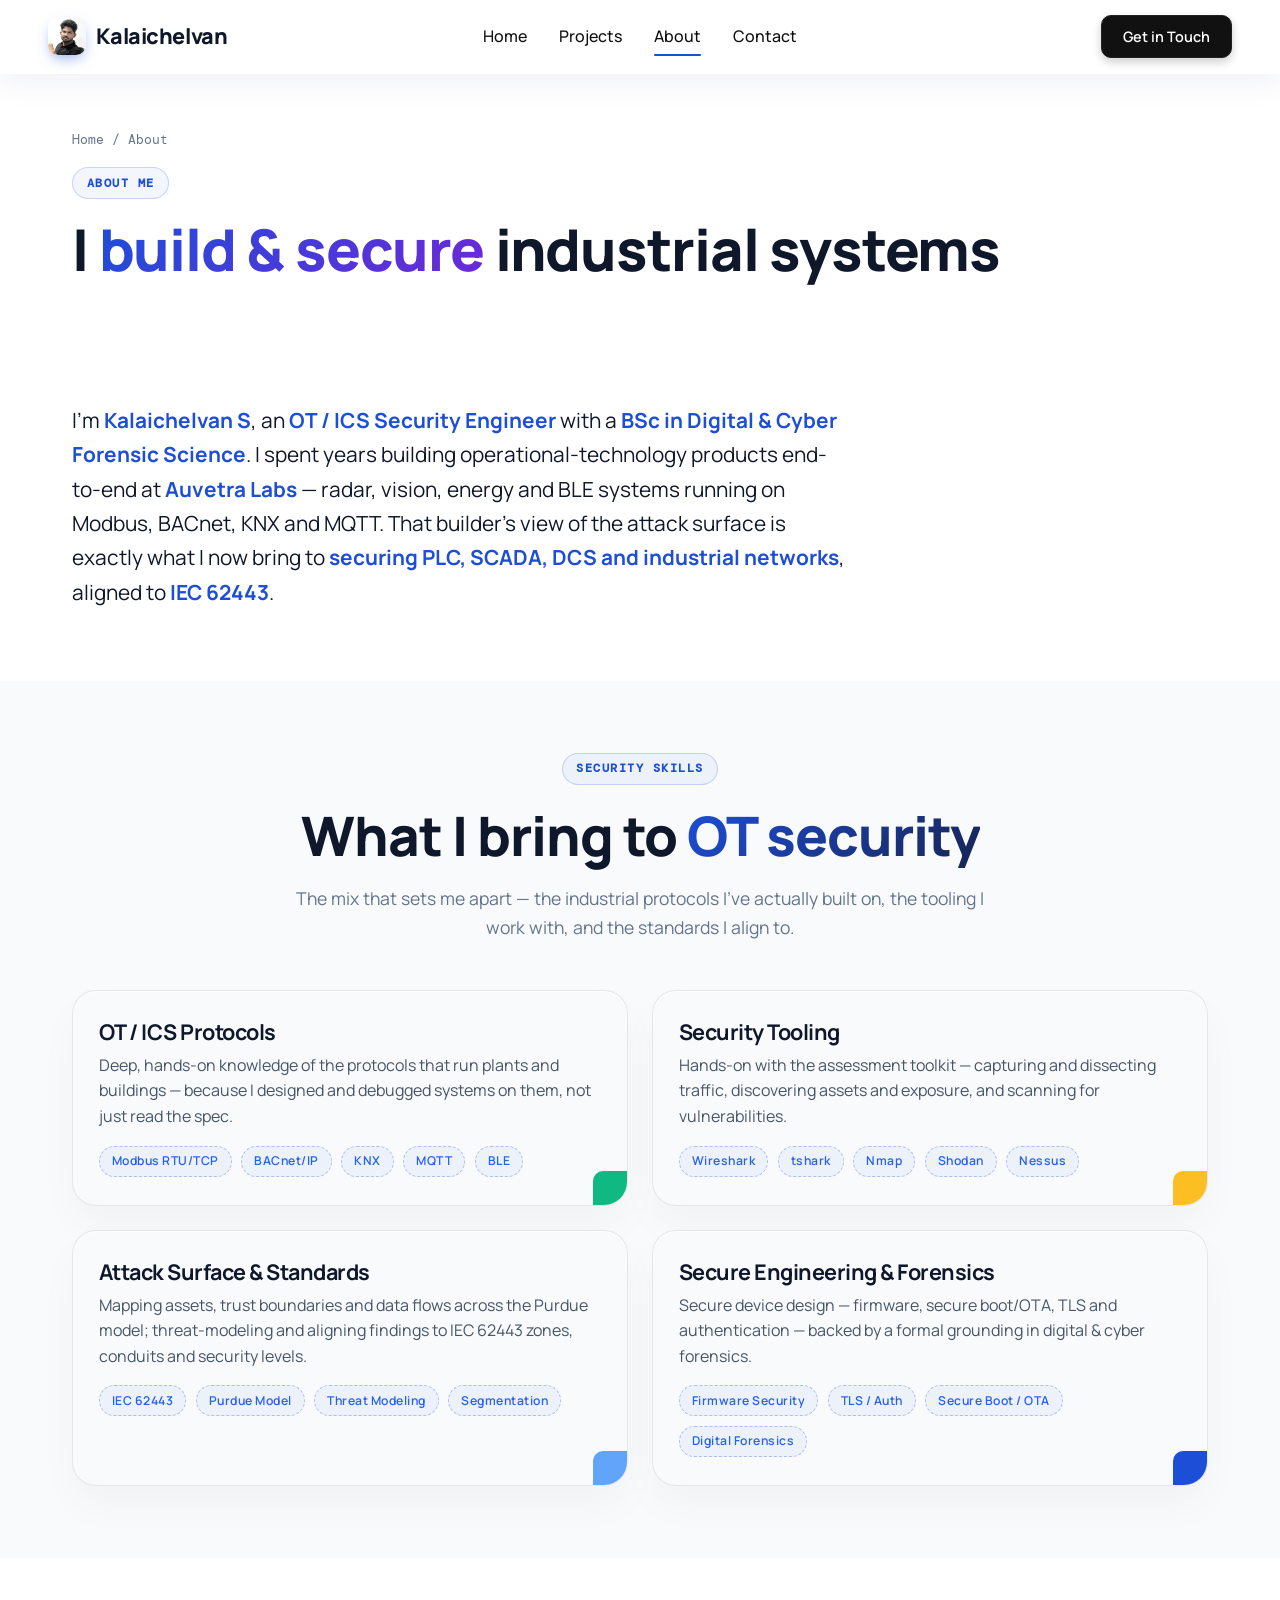
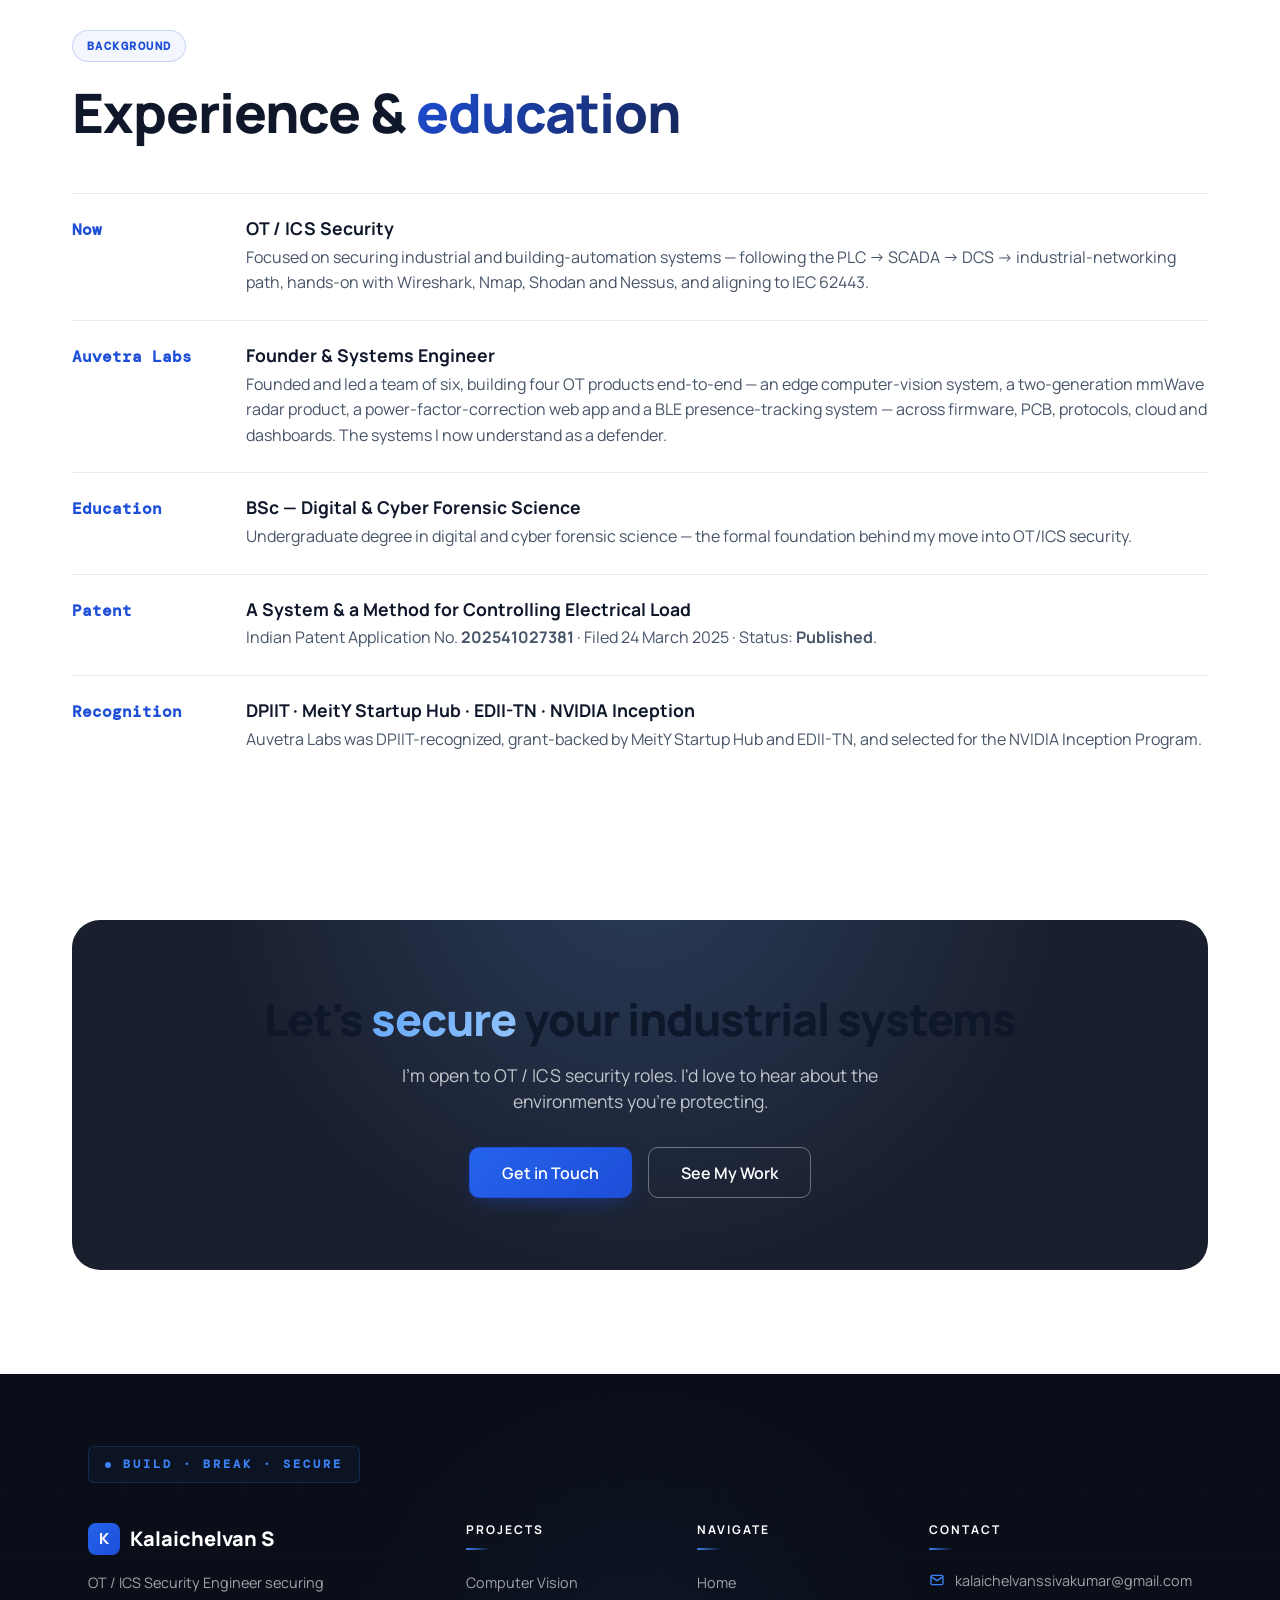
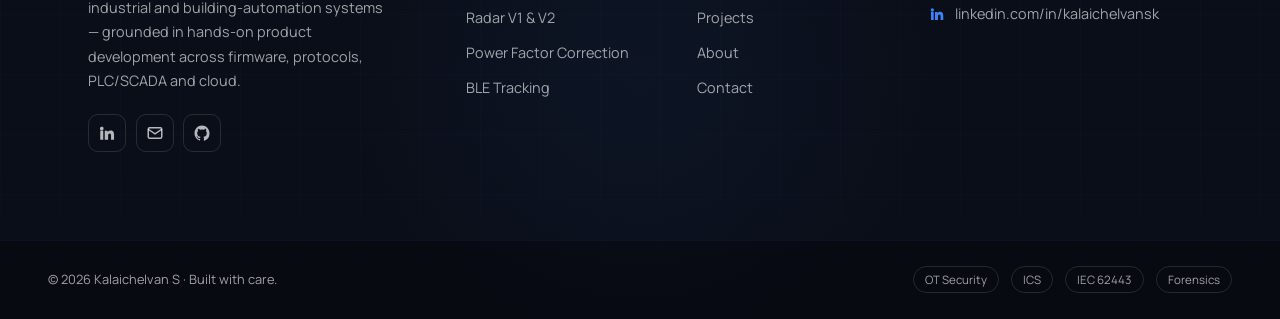
==== commit 6235cfe4: "Add published patent to About page; add full postal address to contact Co-Authored-By: Claude Opus 4" ====
--- a/about.html
+++ b/about.html
@@ -96,6 +96,7 @@
         <div class="tl-item"><span class="yr">Now</span><div><h4>OT / ICS Security</h4><p>Focused on securing industrial and building-automation systems — following the PLC → SCADA → DCS → industrial-networking path, hands-on with Wireshark, Nmap, Shodan and Nessus, and aligning to IEC 62443.</p></div></div>
         <div class="tl-item"><span class="yr">Auvetra Labs</span><div><h4>Founder &amp; Systems Engineer</h4><p>Founded and led a team of six, building four OT products end-to-end — an edge computer-vision system, a two-generation mmWave radar product, a power-factor-correction web app and a BLE presence-tracking system — across firmware, PCB, protocols, cloud and dashboards. The systems I now understand as a defender.</p></div></div>
         <div class="tl-item"><span class="yr">Education</span><div><h4>BSc — Digital &amp; Cyber Forensic Science</h4><p>Undergraduate degree in digital and cyber forensic science — the formal foundation behind my move into OT/ICS security.</p></div></div>
+        <div class="tl-item"><span class="yr">Patent</span><div><h4>A System &amp; a Method for Controlling Electrical Load</h4><p>Indian Patent Application No. <strong>202541027381</strong> · Filed 24 March 2025 · Status: <strong>Published</strong>.</p></div></div>
         <div class="tl-item"><span class="yr">Recognition</span><div><h4>DPIIT · MeitY Startup Hub · EDII-TN · NVIDIA Inception</h4><p>Auvetra Labs was DPIIT-recognized, grant-backed by MeitY Startup Hub and EDII-TN, and selected for the NVIDIA Inception Program.</p></div></div>
       </div>
     </div>
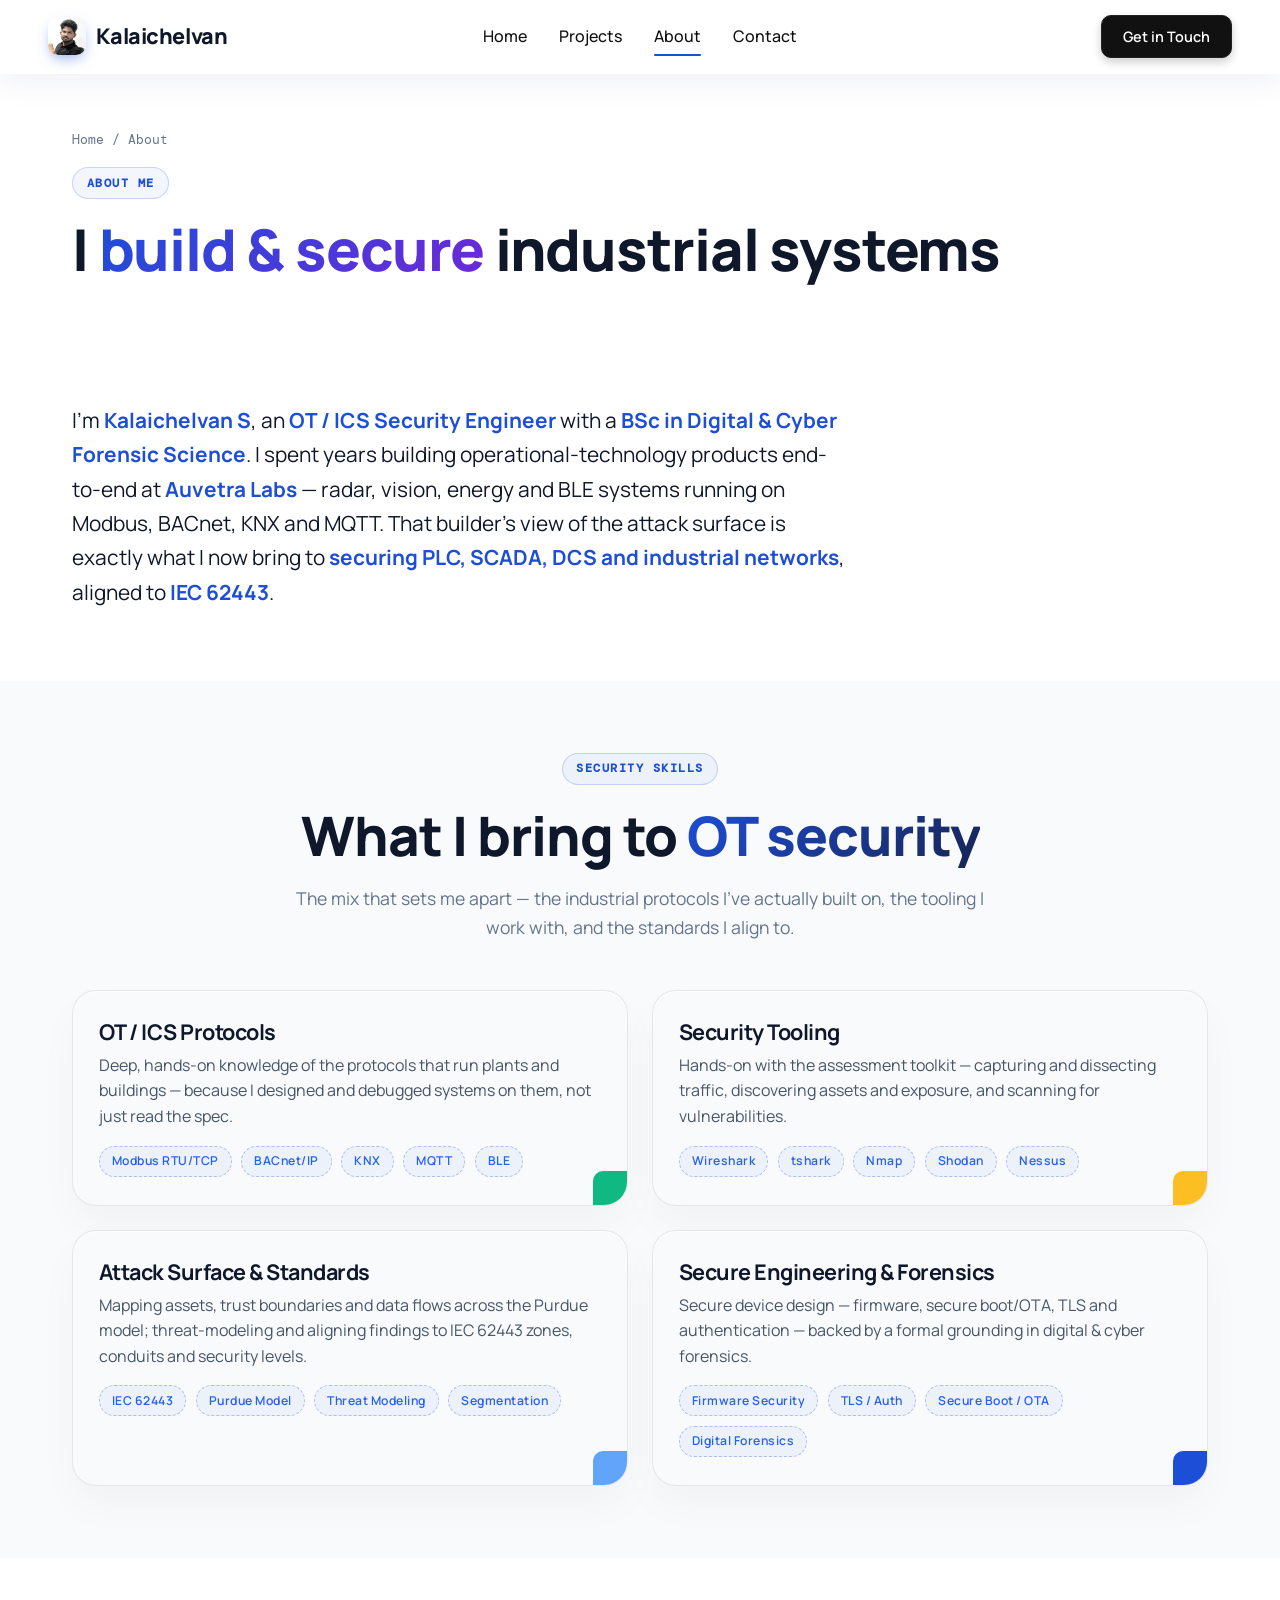
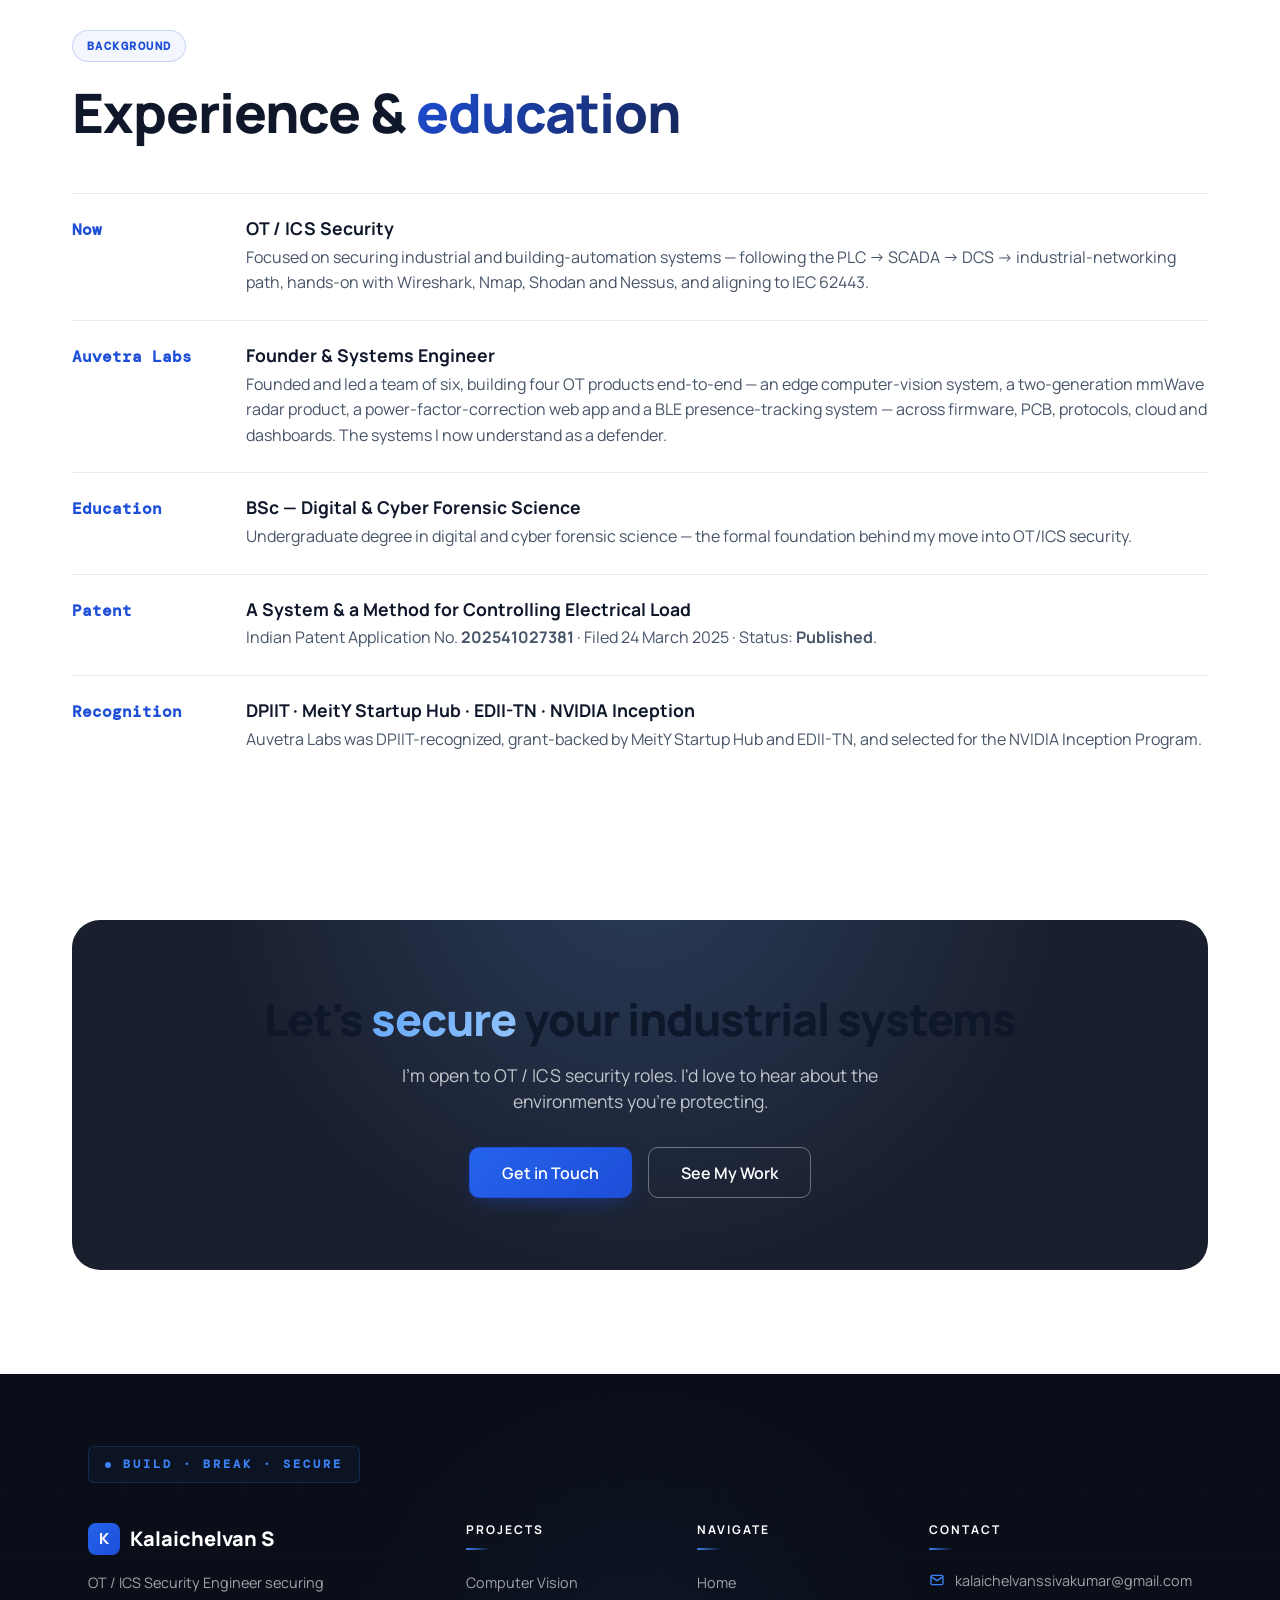
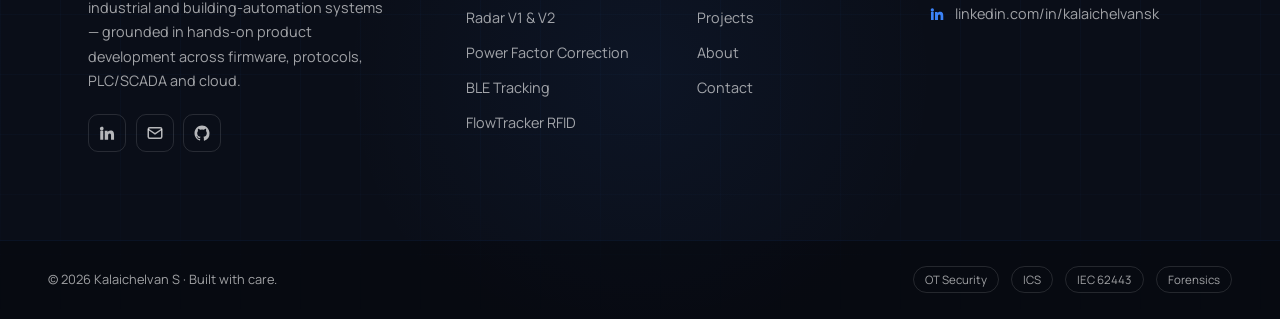
==== commit 35fa8439: "Add FlowTracker RFID pickup tracking project page Co-Authored-By: Claude Opus 5 <noreply@anthropic.c" ====
--- a/about.html
+++ b/about.html
@@ -131,6 +131,7 @@
           <li><a href="project-radar.html">Radar V1 &amp; V2</a></li>
           <li><a href="project-power-factor.html">Power Factor Correction</a></li>
           <li><a href="project-ble-tracking.html">BLE Tracking</a></li>
+          <li><a href="project-flowtracker.html">FlowTracker RFID</a></li>
         </ul></div>
         <div class="footer-section"><h3>Navigate</h3><ul class="footer-links">
           <li><a href="index.html">Home</a></li>
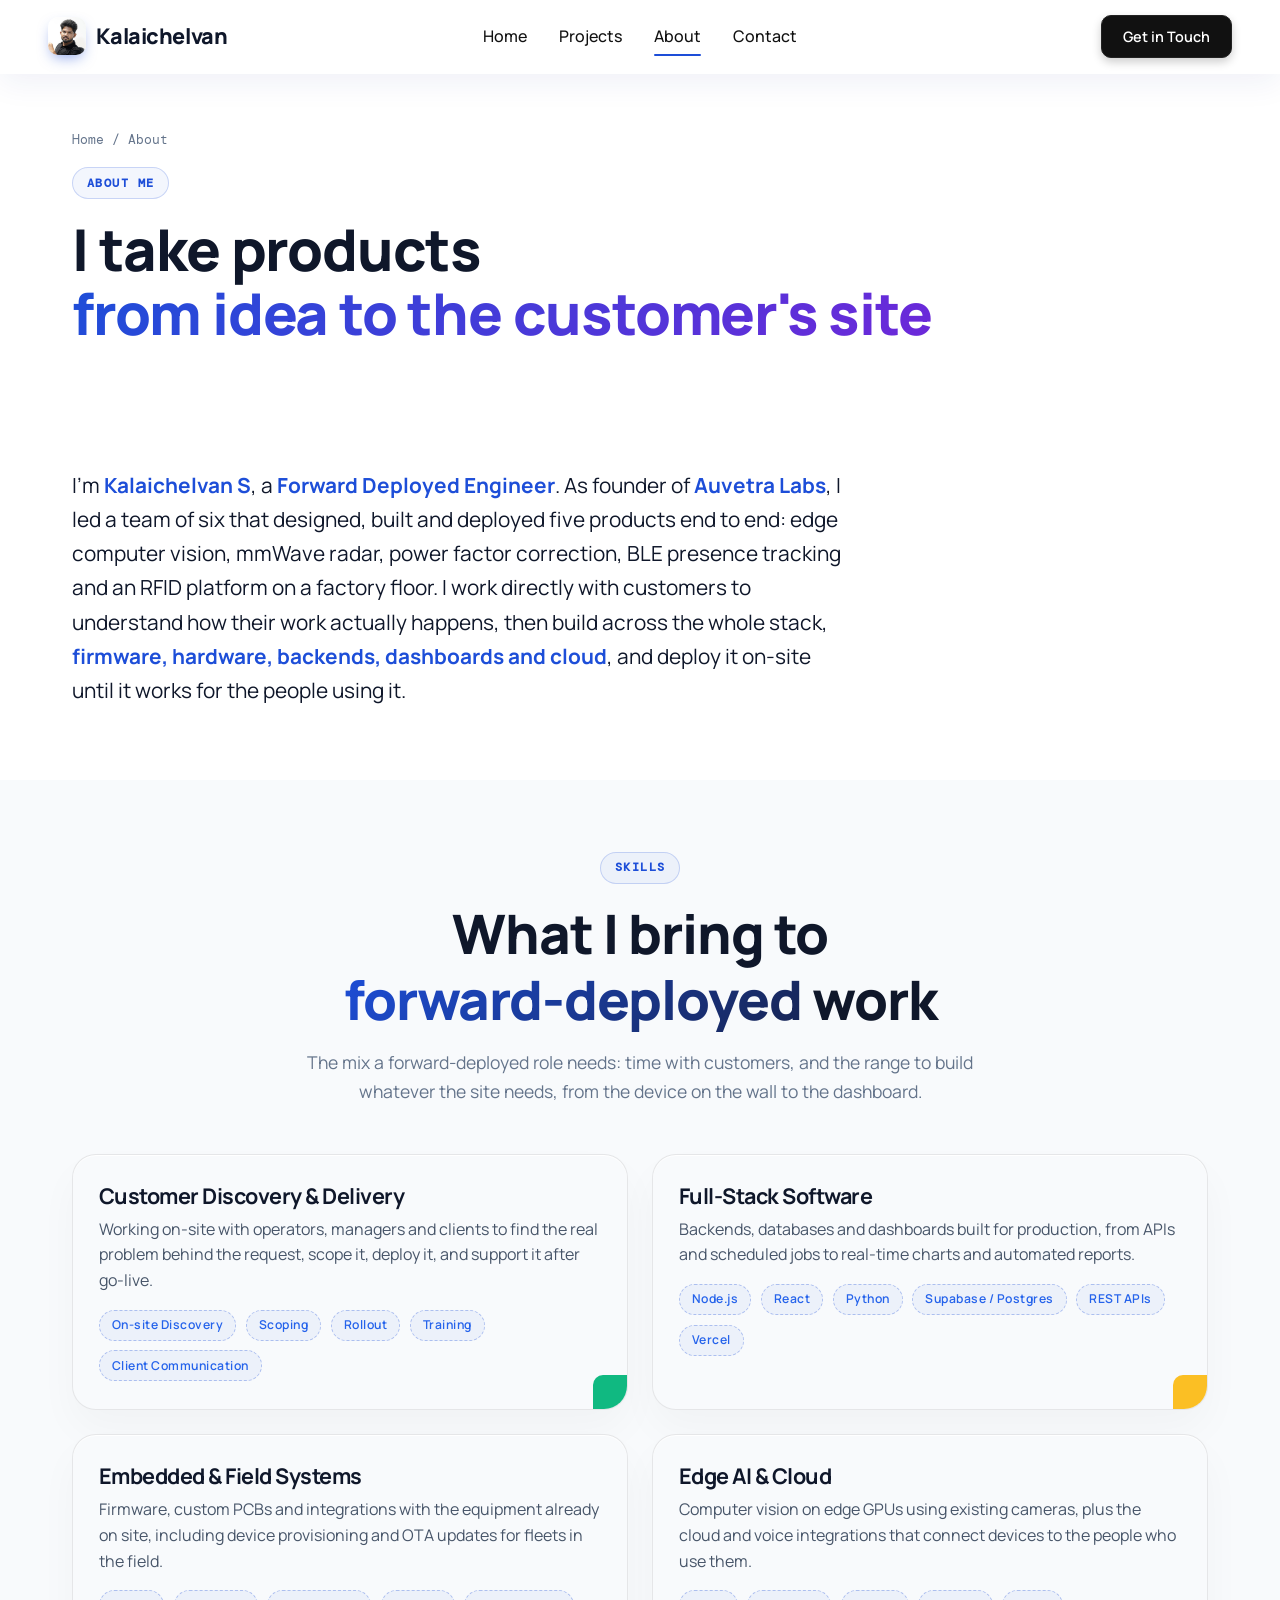
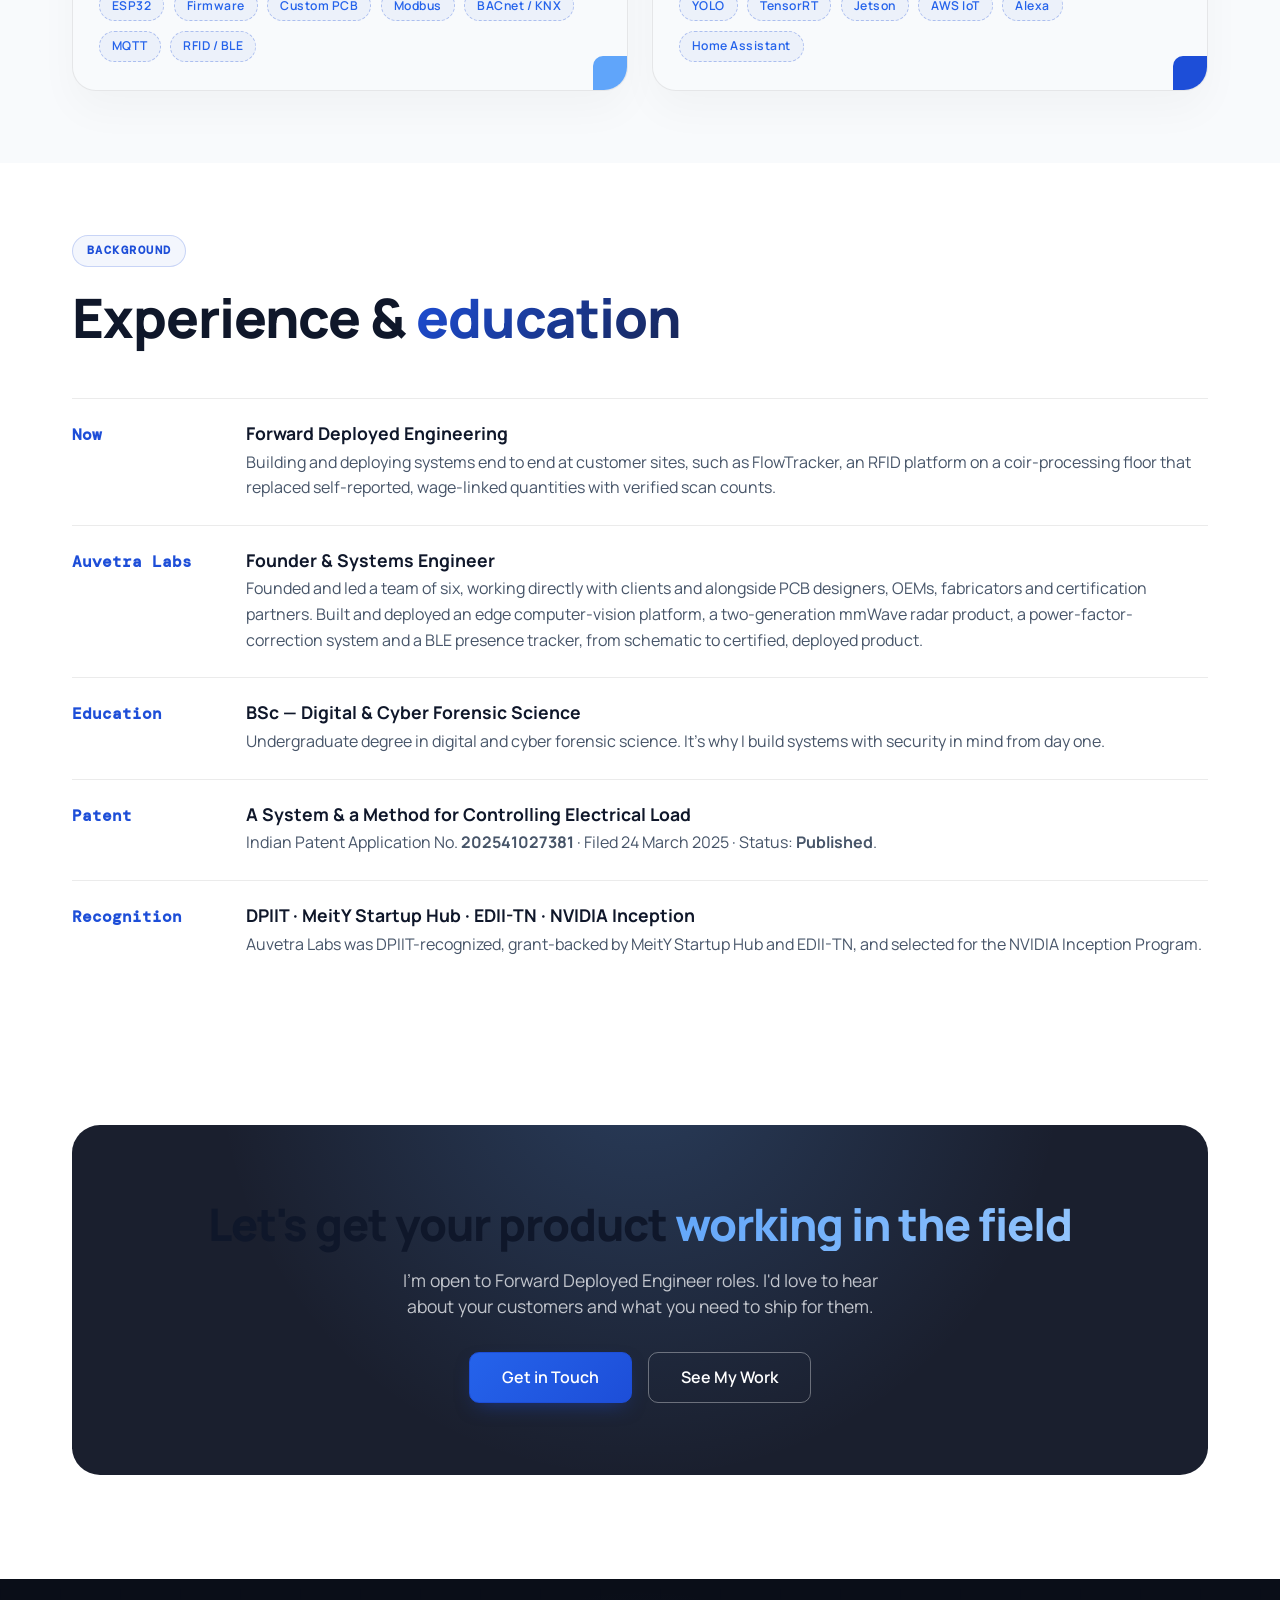
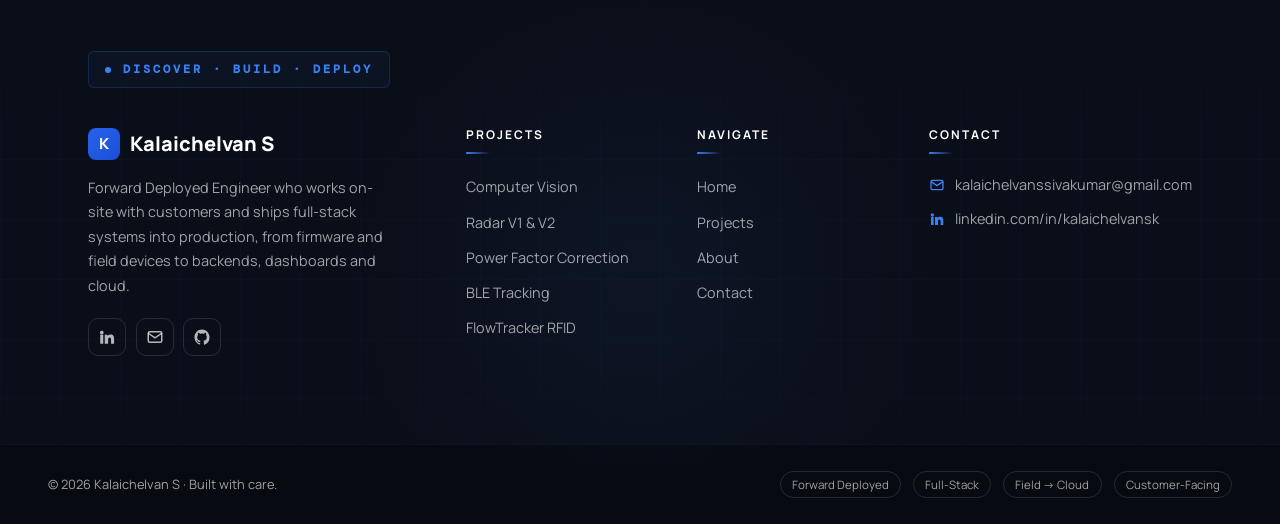
==== commit bb46bdca: "Reposition portfolio for Forward Deployed Engineer roles Remove OT security projects; rewrite home, " ====
--- a/about.html
+++ b/about.html
@@ -4,7 +4,7 @@
   <meta charset="UTF-8" />
   <meta name="viewport" content="width=device-width, initial-scale=1.0" />
   <title>About — Kalaichelvan S</title>
-  <meta name="description" content="About Kalaichelvan S — OT / ICS Security Engineer. BSc Digital & Cyber Forensic Science. I build and secure industrial control systems — PLC, SCADA, DCS, industrial networking — with Wireshark, Nmap, Shodan, Nessus, aligned to IEC 62443." />
+  <meta name="description" content="About Kalaichelvan S, a Forward Deployed Engineer and founder of Auvetra Labs who takes products from customer problem to production, across firmware, hardware, backends, dashboards and cloud." />
   <link rel="preconnect" href="https://fonts.googleapis.com" />
   <link rel="preconnect" href="https://fonts.gstatic.com" crossorigin />
   <link href="https://fonts.googleapis.com/css2?family=Manrope:wght@400;500;600;700;800&family=Inter:wght@400;500;600;700&family=DM+Mono:wght@400;500&display=swap" rel="stylesheet" />
@@ -36,18 +36,19 @@
     <div class="container reveal">
       <div class="breadcrumb"><a href="index.html">Home</a> / About</div>
       <span class="section-label">About Me</span>
-      <h1>I <span class="highlight">build &amp; secure</span> industrial systems</h1>
+      <h1>I take products <span class="highlight">from idea to the customer's site</span></h1>
     </div>
   </section>
 
   <section class="section">
     <div class="container">
       <p class="about-lead reveal">
-        I'm <strong>Kalaichelvan S</strong>, an <strong>OT / ICS Security Engineer</strong> with a
-        <strong>BSc in Digital &amp; Cyber Forensic Science</strong>. I spent years building operational-technology
-        products end-to-end at <strong>Auvetra Labs</strong> — radar, vision, energy and BLE systems running on
-        Modbus, BACnet, KNX and MQTT. That builder's view of the attack surface is exactly what I now bring to
-        <strong>securing PLC, SCADA, DCS and industrial networks</strong>, aligned to <strong>IEC 62443</strong>.
+        I'm <strong>Kalaichelvan S</strong>, a <strong>Forward Deployed Engineer</strong>. As founder of
+        <strong>Auvetra Labs</strong>, I led a team of six that designed, built and deployed five products end to end: edge computer
+        vision, mmWave radar, power factor correction, BLE presence tracking and an RFID platform on a factory
+        floor. I work directly with customers to understand how their work actually happens, then build across
+        the whole stack, <strong>firmware, hardware, backends, dashboards and cloud</strong>, and deploy it
+        on-site until it works for the people using it.
       </p>
     </div>
   </section>
@@ -56,30 +57,30 @@
   <section class="section section-secondary">
     <div class="container">
       <div class="section-header reveal">
-        <span class="section-label">Security Skills</span>
-        <h2>What I bring to <span class="highlight">OT security</span></h2>
-        <p>The mix that sets me apart — the industrial protocols I've actually built on, the tooling I work with, and the standards I align to.</p>
+        <span class="section-label">Skills</span>
+        <h2>What I bring to <span class="highlight">forward-deployed</span> work</h2>
+        <p>The mix a forward-deployed role needs: time with customers, and the range to build whatever the site needs, from the device on the wall to the dashboard.</p>
       </div>
       <div class="skill-grid">
         <div class="skill-card c-core reveal">
-          <h3 class="skill-card-title">OT / ICS Protocols</h3>
-          <p class="skill-card-desc">Deep, hands-on knowledge of the protocols that run plants and buildings — because I designed and debugged systems on them, not just read the spec.</p>
-          <div class="skill-tags"><span class="eco-tag">Modbus RTU/TCP</span><span class="eco-tag">BACnet/IP</span><span class="eco-tag">KNX</span><span class="eco-tag">MQTT</span><span class="eco-tag">BLE</span></div>
+          <h3 class="skill-card-title">Customer Discovery &amp; Delivery</h3>
+          <p class="skill-card-desc">Working on-site with operators, managers and clients to find the real problem behind the request, scope it, deploy it, and support it after go-live.</p>
+          <div class="skill-tags"><span class="eco-tag">On-site Discovery</span><span class="eco-tag">Scoping</span><span class="eco-tag">Rollout</span><span class="eco-tag">Training</span><span class="eco-tag">Client Communication</span></div>
         </div>
         <div class="skill-card c-edge reveal" data-delay="1">
-          <h3 class="skill-card-title">Security Tooling</h3>
-          <p class="skill-card-desc">Hands-on with the assessment toolkit — capturing and dissecting traffic, discovering assets and exposure, and scanning for vulnerabilities.</p>
-          <div class="skill-tags"><span class="eco-tag">Wireshark</span><span class="eco-tag">tshark</span><span class="eco-tag">Nmap</span><span class="eco-tag">Shodan</span><span class="eco-tag">Nessus</span></div>
+          <h3 class="skill-card-title">Full-Stack Software</h3>
+          <p class="skill-card-desc">Backends, databases and dashboards built for production, from APIs and scheduled jobs to real-time charts and automated reports.</p>
+          <div class="skill-tags"><span class="eco-tag">Node.js</span><span class="eco-tag">React</span><span class="eco-tag">Python</span><span class="eco-tag">Supabase / Postgres</span><span class="eco-tag">REST APIs</span><span class="eco-tag">Vercel</span></div>
         </div>
         <div class="skill-card c-cloud reveal">
-          <h3 class="skill-card-title">Attack Surface &amp; Standards</h3>
-          <p class="skill-card-desc">Mapping assets, trust boundaries and data flows across the Purdue model; threat-modeling and aligning findings to IEC 62443 zones, conduits and security levels.</p>
-          <div class="skill-tags"><span class="eco-tag">IEC 62443</span><span class="eco-tag">Purdue Model</span><span class="eco-tag">Threat Modeling</span><span class="eco-tag">Segmentation</span></div>
+          <h3 class="skill-card-title">Embedded &amp; Field Systems</h3>
+          <p class="skill-card-desc">Firmware, custom PCBs and integrations with the equipment already on site, including device provisioning and OTA updates for fleets in the field.</p>
+          <div class="skill-tags"><span class="eco-tag">ESP32</span><span class="eco-tag">Firmware</span><span class="eco-tag">Custom PCB</span><span class="eco-tag">Modbus</span><span class="eco-tag">BACnet / KNX</span><span class="eco-tag">MQTT</span><span class="eco-tag">RFID / BLE</span></div>
         </div>
         <div class="skill-card reveal" data-delay="1">
-          <h3 class="skill-card-title">Secure Engineering &amp; Forensics</h3>
-          <p class="skill-card-desc">Secure device design — firmware, secure boot/OTA, TLS and authentication — backed by a formal grounding in digital &amp; cyber forensics.</p>
-          <div class="skill-tags"><span class="eco-tag">Firmware Security</span><span class="eco-tag">TLS / Auth</span><span class="eco-tag">Secure Boot / OTA</span><span class="eco-tag">Digital Forensics</span></div>
+          <h3 class="skill-card-title">Edge AI &amp; Cloud</h3>
+          <p class="skill-card-desc">Computer vision on edge GPUs using existing cameras, plus the cloud and voice integrations that connect devices to the people who use them.</p>
+          <div class="skill-tags"><span class="eco-tag">YOLO</span><span class="eco-tag">TensorRT</span><span class="eco-tag">Jetson</span><span class="eco-tag">AWS IoT</span><span class="eco-tag">Alexa</span><span class="eco-tag">Home Assistant</span></div>
         </div>
       </div>
     </div>
@@ -93,9 +94,9 @@
         <h2>Experience &amp; <span class="highlight">education</span></h2>
       </div>
       <div class="timeline reveal">
-        <div class="tl-item"><span class="yr">Now</span><div><h4>OT / ICS Security</h4><p>Focused on securing industrial and building-automation systems — following the PLC → SCADA → DCS → industrial-networking path, hands-on with Wireshark, Nmap, Shodan and Nessus, and aligning to IEC 62443.</p></div></div>
-        <div class="tl-item"><span class="yr">Auvetra Labs</span><div><h4>Founder &amp; Systems Engineer</h4><p>Founded and led a team of six, building four OT products end-to-end — an edge computer-vision system, a two-generation mmWave radar product, a power-factor-correction web app and a BLE presence-tracking system — across firmware, PCB, protocols, cloud and dashboards. The systems I now understand as a defender.</p></div></div>
-        <div class="tl-item"><span class="yr">Education</span><div><h4>BSc — Digital &amp; Cyber Forensic Science</h4><p>Undergraduate degree in digital and cyber forensic science — the formal foundation behind my move into OT/ICS security.</p></div></div>
+        <div class="tl-item"><span class="yr">Now</span><div><h4>Forward Deployed Engineering</h4><p>Building and deploying systems end to end at customer sites, such as FlowTracker, an RFID platform on a coir-processing floor that replaced self-reported, wage-linked quantities with verified scan counts.</p></div></div>
+        <div class="tl-item"><span class="yr">Auvetra Labs</span><div><h4>Founder &amp; Systems Engineer</h4><p>Founded and led a team of six, working directly with clients and alongside PCB designers, OEMs, fabricators and certification partners. Built and deployed an edge computer-vision platform, a two-generation mmWave radar product, a power-factor-correction system and a BLE presence tracker, from schematic to certified, deployed product.</p></div></div>
+        <div class="tl-item"><span class="yr">Education</span><div><h4>BSc — Digital &amp; Cyber Forensic Science</h4><p>Undergraduate degree in digital and cyber forensic science. It's why I build systems with security in mind from day one.</p></div></div>
         <div class="tl-item"><span class="yr">Patent</span><div><h4>A System &amp; a Method for Controlling Electrical Load</h4><p>Indian Patent Application No. <strong>202541027381</strong> · Filed 24 March 2025 · Status: <strong>Published</strong>.</p></div></div>
         <div class="tl-item"><span class="yr">Recognition</span><div><h4>DPIIT · MeitY Startup Hub · EDII-TN · NVIDIA Inception</h4><p>Auvetra Labs was DPIIT-recognized, grant-backed by MeitY Startup Hub and EDII-TN, and selected for the NVIDIA Inception Program.</p></div></div>
       </div>
@@ -105,8 +106,8 @@
   <section class="section">
     <div class="container">
       <div class="cta-band reveal">
-        <h2>Let's <span class="highlight">secure</span> your industrial systems</h2>
-        <p>I'm open to OT / ICS security roles. I'd love to hear about the environments you're protecting.</p>
+        <h2>Let's get your product <span class="highlight">working in the field</span></h2>
+        <p>I'm open to Forward Deployed Engineer roles. I'd love to hear about your customers and what you need to ship for them.</p>
         <div class="hero-actions"><a href="contact.html" class="btn btn-blue">Get in Touch</a><a href="projects.html" class="btn btn-light">See My Work</a></div>
       </div>
     </div>
@@ -115,11 +116,11 @@
   <footer class="footer">
     <div class="footer-grid-bg"></div>
     <div class="footer-inner">
-      <div class="footer-motto">Build · Break · Secure</div>
+      <div class="footer-motto">Discover · Build · Deploy</div>
       <div class="footer-container">
         <div class="footer-brand">
           <div class="footer-logo"><span class="logo-mark">K</span> Kalaichelvan S</div>
-          <p class="footer-description">OT / ICS Security Engineer securing industrial and building-automation systems — grounded in hands-on product development across firmware, protocols, PLC/SCADA and cloud.</p>
+          <p class="footer-description">Forward Deployed Engineer who works on-site with customers and ships full-stack systems into production, from firmware and field devices to backends, dashboards and cloud.</p>
           <div class="footer-socials">
             <a href="https://www.linkedin.com/in/kalaichelvansk/" target="_blank" rel="noopener" aria-label="LinkedIn"><svg viewBox="0 0 24 24" fill="currentColor"><path d="M4.98 3.5A2.5 2.5 0 1 1 5 8.5a2.5 2.5 0 0 1 0-5zM3 9h4v12H3zM9 9h3.8v1.7h.05c.53-1 1.83-2.05 3.77-2.05 4.03 0 4.78 2.65 4.78 6.1V21h-4v-5.4c0-1.29-.02-2.95-1.8-2.95-1.8 0-2.08 1.4-2.08 2.85V21H9z"/></svg></a>
             <a href="mailto:kalaichelvanssivakumar@gmail.com" aria-label="Email"><svg viewBox="0 0 24 24" fill="none" stroke="currentColor" stroke-width="2"><rect x="3" y="5" width="18" height="14" rx="2"/><path d="m3 7 9 6 9-6"/></svg></a>
@@ -148,7 +149,7 @@
     <div class="footer-bottom">
       <div class="footer-bottom-container">
         <span>© <span data-year>2026</span> Kalaichelvan S · Built with care.</span>
-        <div class="footer-badges"><span>OT Security</span><span>ICS</span><span>IEC 62443</span><span>Forensics</span></div>
+        <div class="footer-badges"><span>Forward Deployed</span><span>Full-Stack</span><span>Field → Cloud</span><span>Customer-Facing</span></div>
       </div>
     </div>
   </footer>
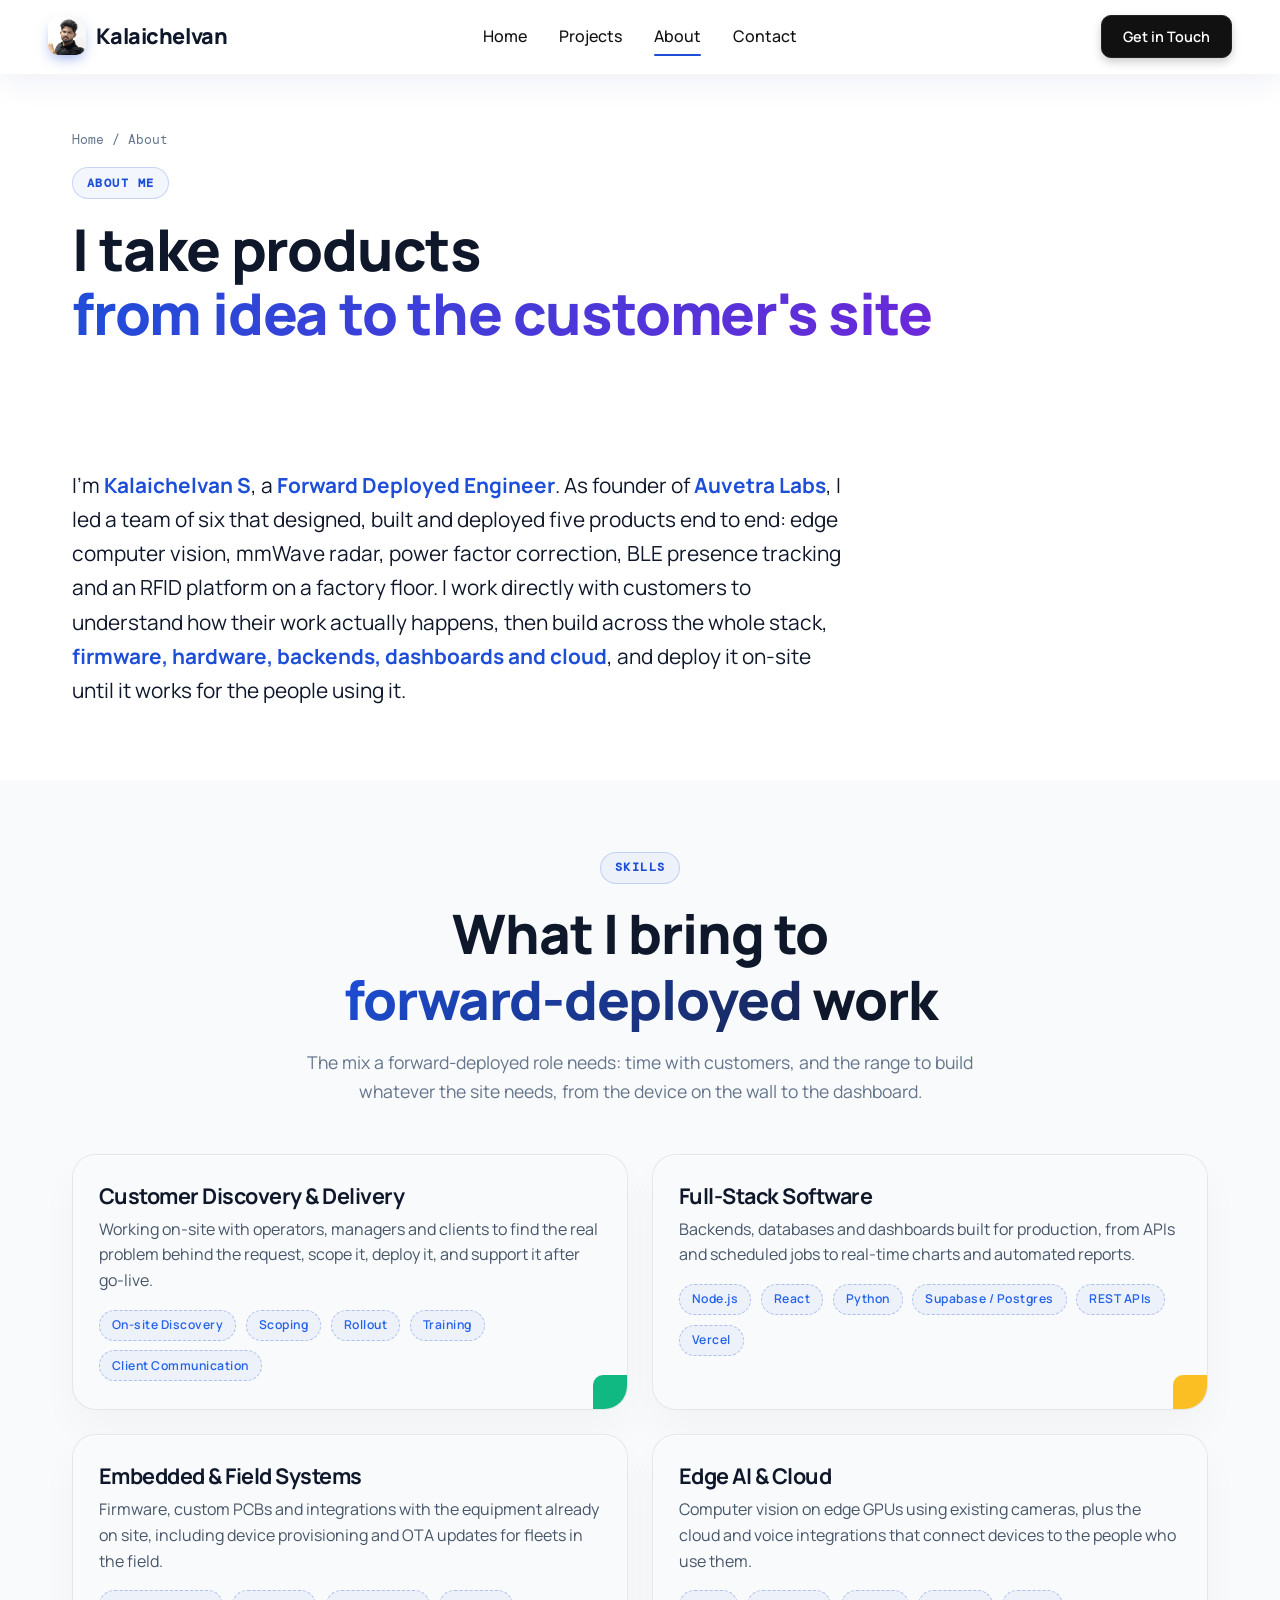
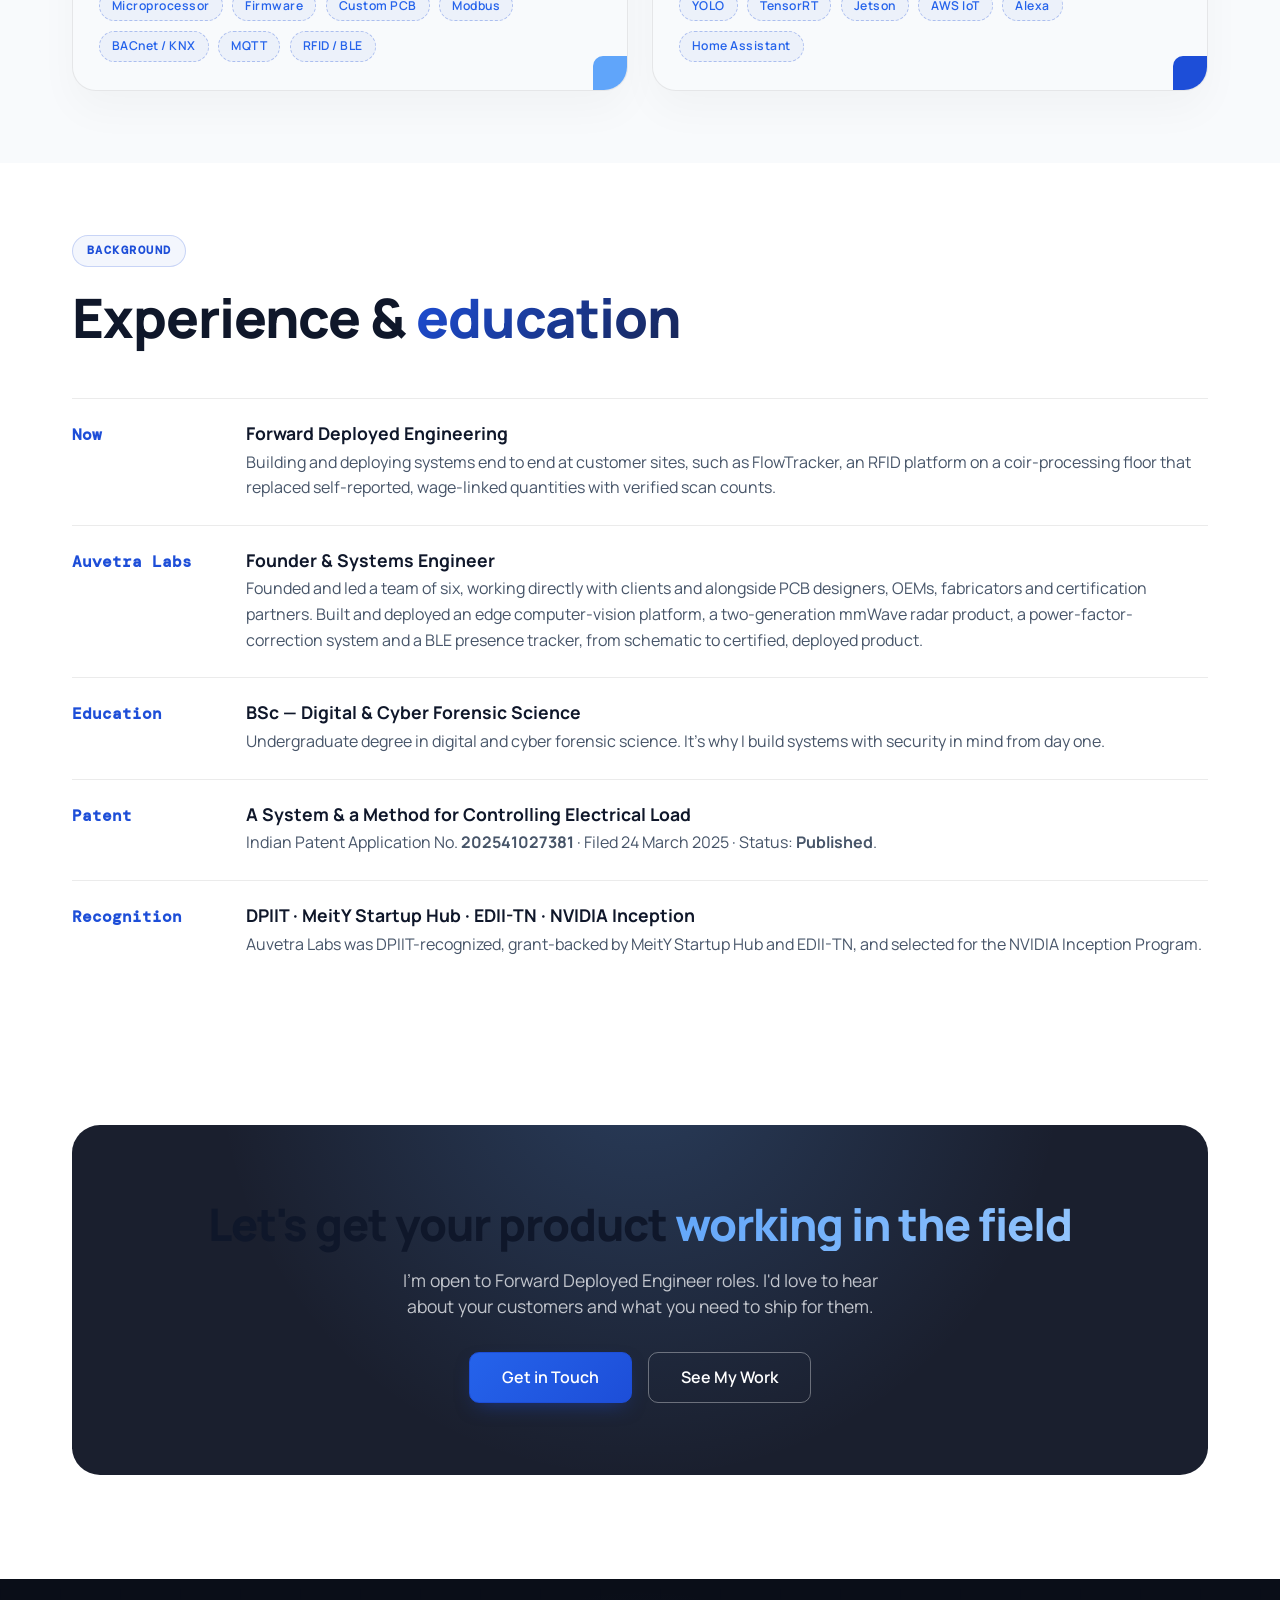
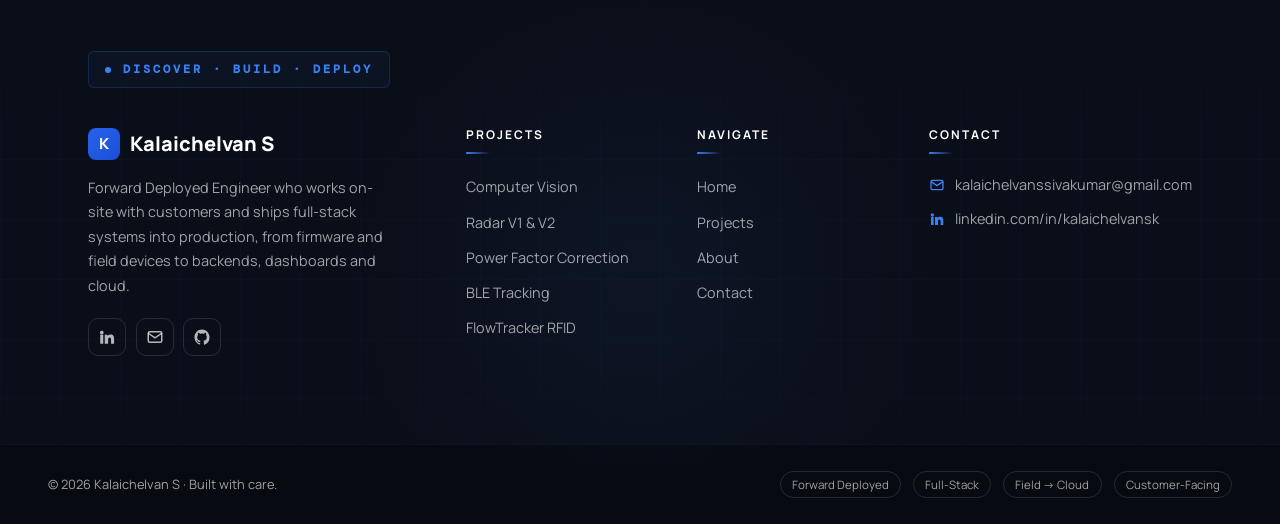
==== commit 63218574: "Replace ESP32 references with generic microprocessor wording Co-Authored-By: Claude Opus 5 <noreply@" ====
--- a/about.html
+++ b/about.html
@@ -75,7 +75,7 @@
         <div class="skill-card c-cloud reveal">
           <h3 class="skill-card-title">Embedded &amp; Field Systems</h3>
           <p class="skill-card-desc">Firmware, custom PCBs and integrations with the equipment already on site, including device provisioning and OTA updates for fleets in the field.</p>
-          <div class="skill-tags"><span class="eco-tag">ESP32</span><span class="eco-tag">Firmware</span><span class="eco-tag">Custom PCB</span><span class="eco-tag">Modbus</span><span class="eco-tag">BACnet / KNX</span><span class="eco-tag">MQTT</span><span class="eco-tag">RFID / BLE</span></div>
+          <div class="skill-tags"><span class="eco-tag">Microprocessor</span><span class="eco-tag">Firmware</span><span class="eco-tag">Custom PCB</span><span class="eco-tag">Modbus</span><span class="eco-tag">BACnet / KNX</span><span class="eco-tag">MQTT</span><span class="eco-tag">RFID / BLE</span></div>
         </div>
         <div class="skill-card reveal" data-delay="1">
           <h3 class="skill-card-title">Edge AI &amp; Cloud</h3>
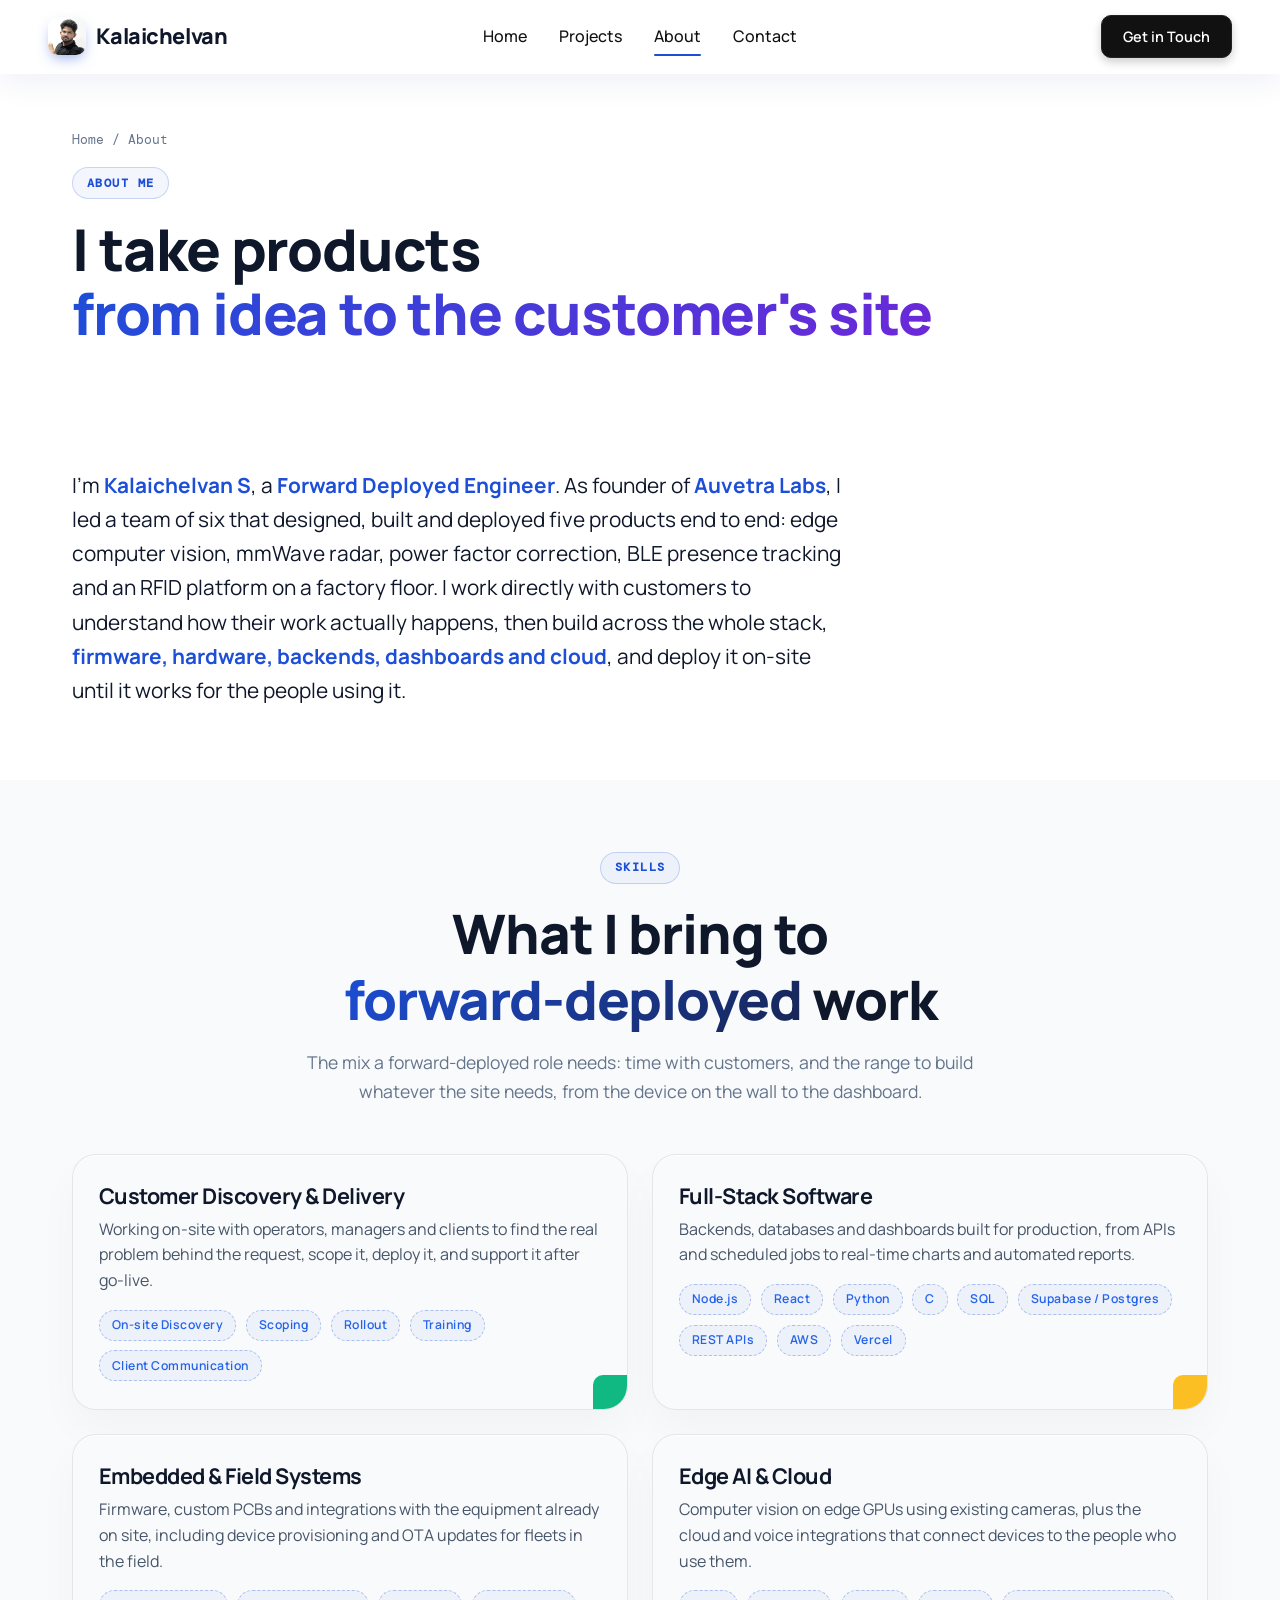
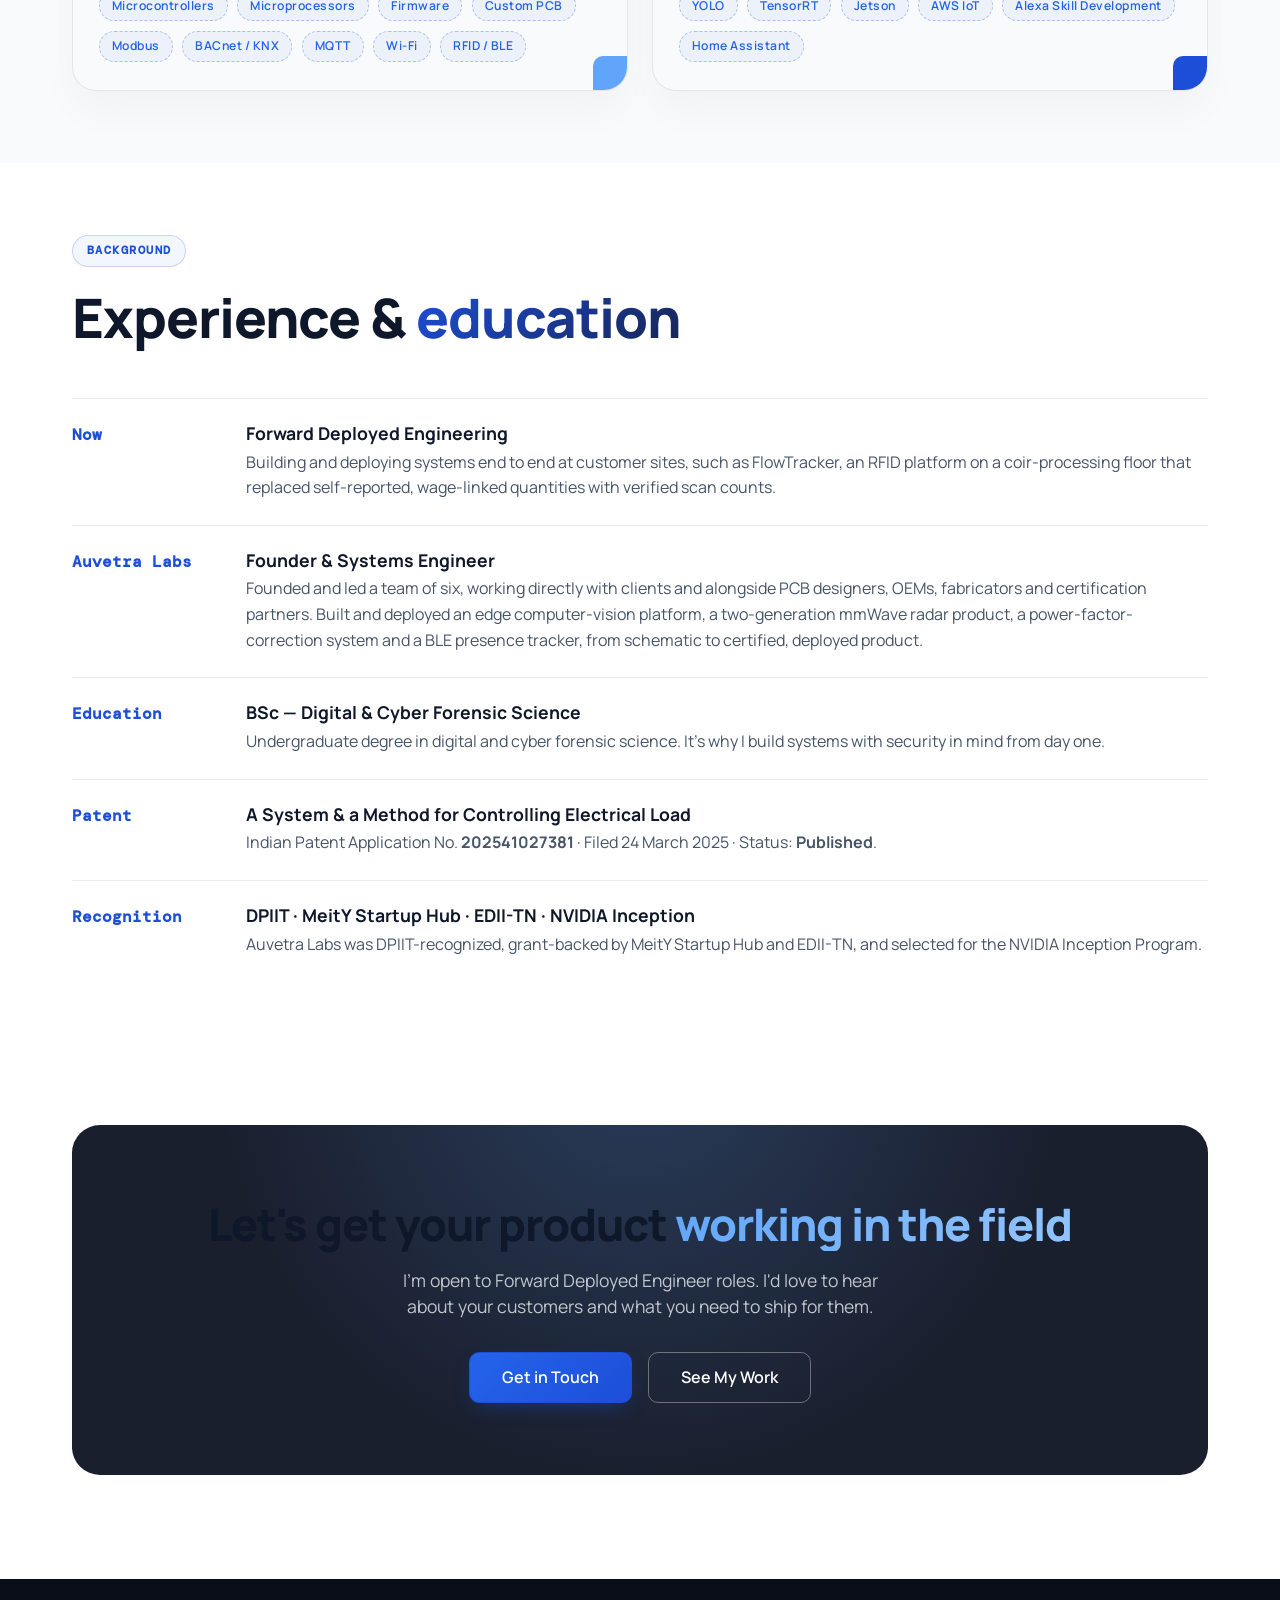
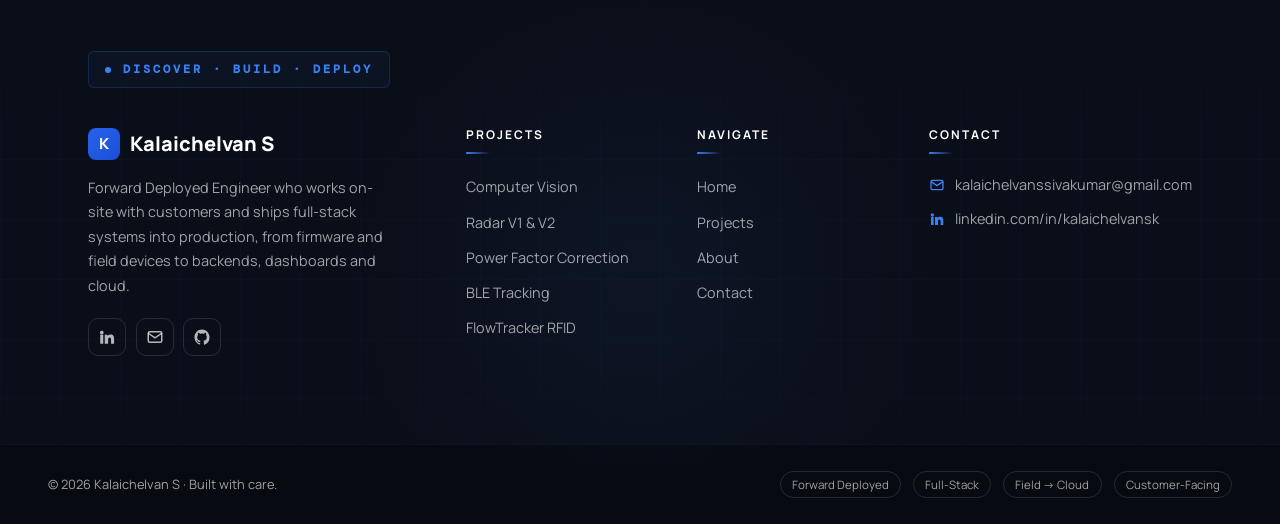
==== commit 1cd14ed2: "Update home stack card and ship-with strip; expand About skill tags Co-Authored-By: Claude Opus 5 <n" ====
--- a/about.html
+++ b/about.html
@@ -70,17 +70,17 @@
         <div class="skill-card c-edge reveal" data-delay="1">
           <h3 class="skill-card-title">Full-Stack Software</h3>
           <p class="skill-card-desc">Backends, databases and dashboards built for production, from APIs and scheduled jobs to real-time charts and automated reports.</p>
-          <div class="skill-tags"><span class="eco-tag">Node.js</span><span class="eco-tag">React</span><span class="eco-tag">Python</span><span class="eco-tag">Supabase / Postgres</span><span class="eco-tag">REST APIs</span><span class="eco-tag">Vercel</span></div>
+          <div class="skill-tags"><span class="eco-tag">Node.js</span><span class="eco-tag">React</span><span class="eco-tag">Python</span><span class="eco-tag">C</span><span class="eco-tag">SQL</span><span class="eco-tag">Supabase / Postgres</span><span class="eco-tag">REST APIs</span><span class="eco-tag">AWS</span><span class="eco-tag">Vercel</span></div>
         </div>
         <div class="skill-card c-cloud reveal">
           <h3 class="skill-card-title">Embedded &amp; Field Systems</h3>
           <p class="skill-card-desc">Firmware, custom PCBs and integrations with the equipment already on site, including device provisioning and OTA updates for fleets in the field.</p>
-          <div class="skill-tags"><span class="eco-tag">Microprocessor</span><span class="eco-tag">Firmware</span><span class="eco-tag">Custom PCB</span><span class="eco-tag">Modbus</span><span class="eco-tag">BACnet / KNX</span><span class="eco-tag">MQTT</span><span class="eco-tag">RFID / BLE</span></div>
+          <div class="skill-tags"><span class="eco-tag">Microcontrollers</span><span class="eco-tag">Microprocessors</span><span class="eco-tag">Firmware</span><span class="eco-tag">Custom PCB</span><span class="eco-tag">Modbus</span><span class="eco-tag">BACnet / KNX</span><span class="eco-tag">MQTT</span><span class="eco-tag">Wi-Fi</span><span class="eco-tag">RFID / BLE</span></div>
         </div>
         <div class="skill-card reveal" data-delay="1">
           <h3 class="skill-card-title">Edge AI &amp; Cloud</h3>
           <p class="skill-card-desc">Computer vision on edge GPUs using existing cameras, plus the cloud and voice integrations that connect devices to the people who use them.</p>
-          <div class="skill-tags"><span class="eco-tag">YOLO</span><span class="eco-tag">TensorRT</span><span class="eco-tag">Jetson</span><span class="eco-tag">AWS IoT</span><span class="eco-tag">Alexa</span><span class="eco-tag">Home Assistant</span></div>
+          <div class="skill-tags"><span class="eco-tag">YOLO</span><span class="eco-tag">TensorRT</span><span class="eco-tag">Jetson</span><span class="eco-tag">AWS IoT</span><span class="eco-tag">Alexa Skill Development</span><span class="eco-tag">Home Assistant</span></div>
         </div>
       </div>
     </div>
